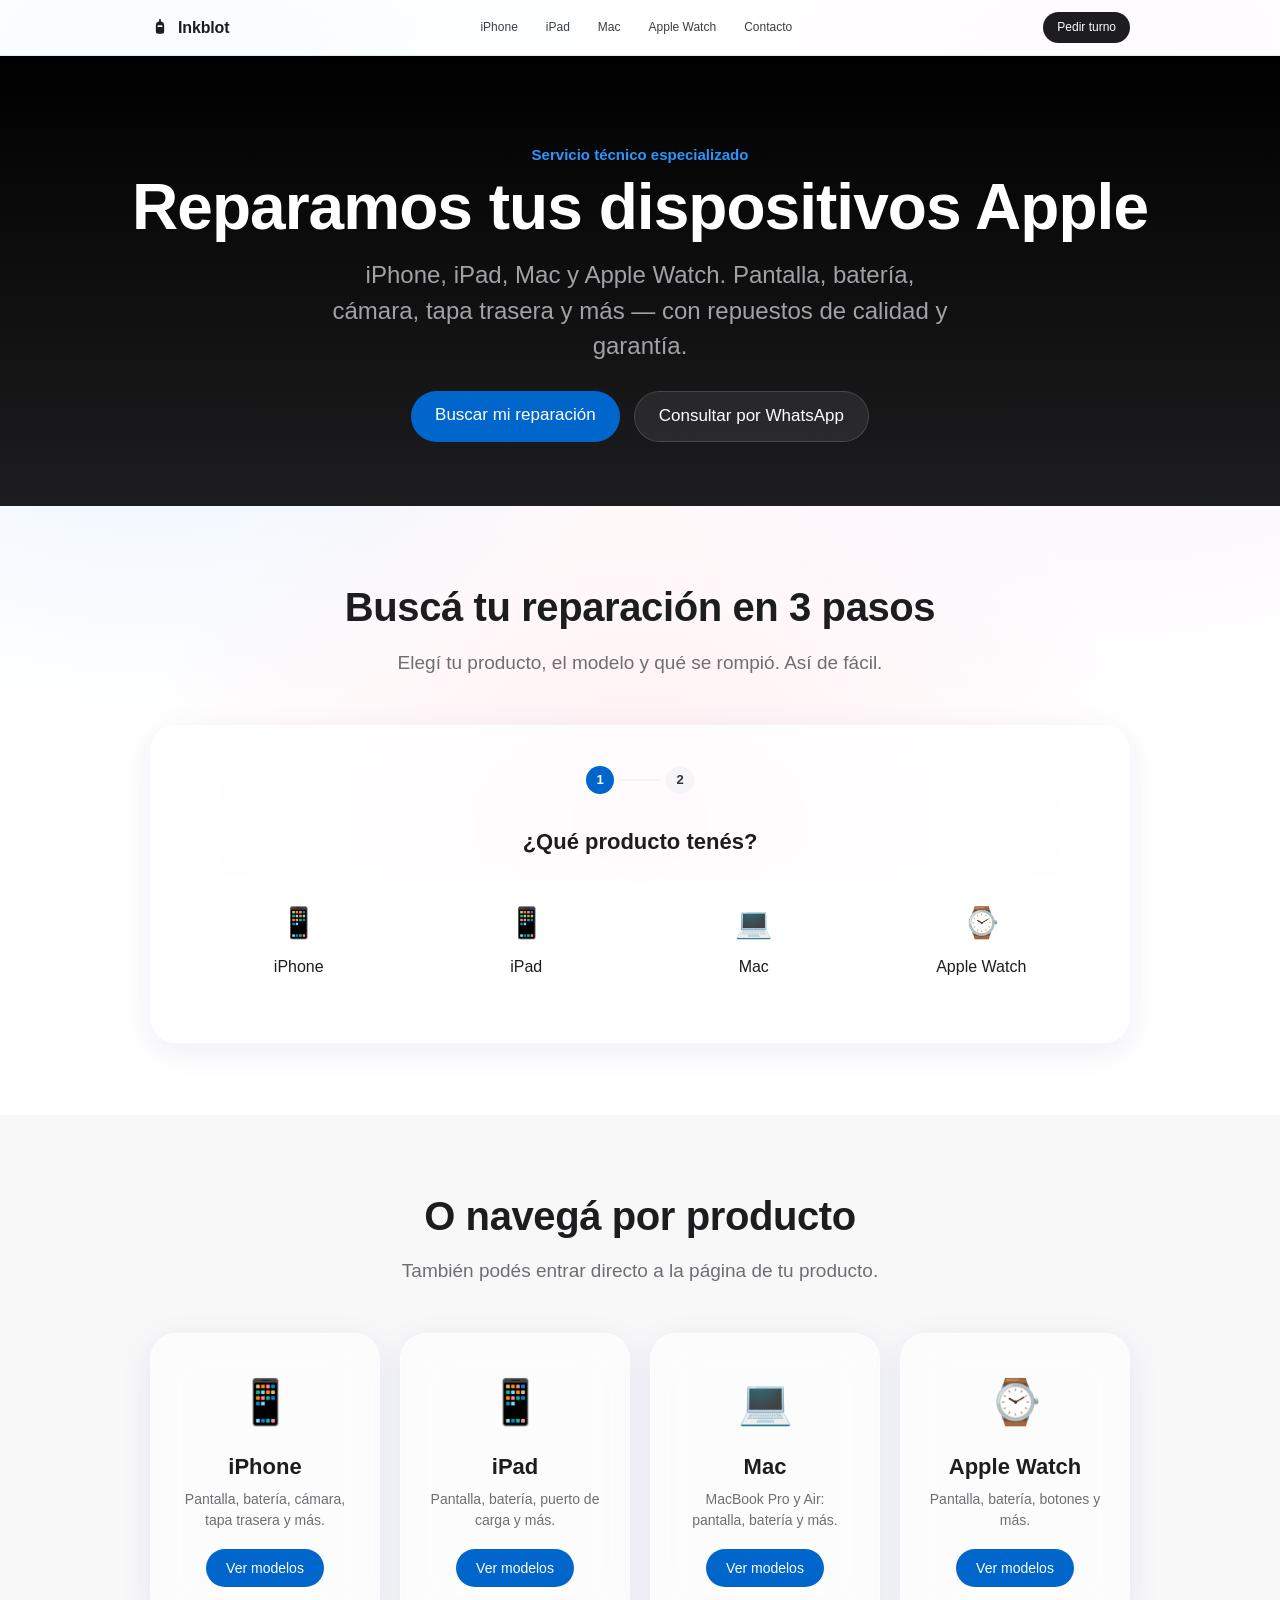
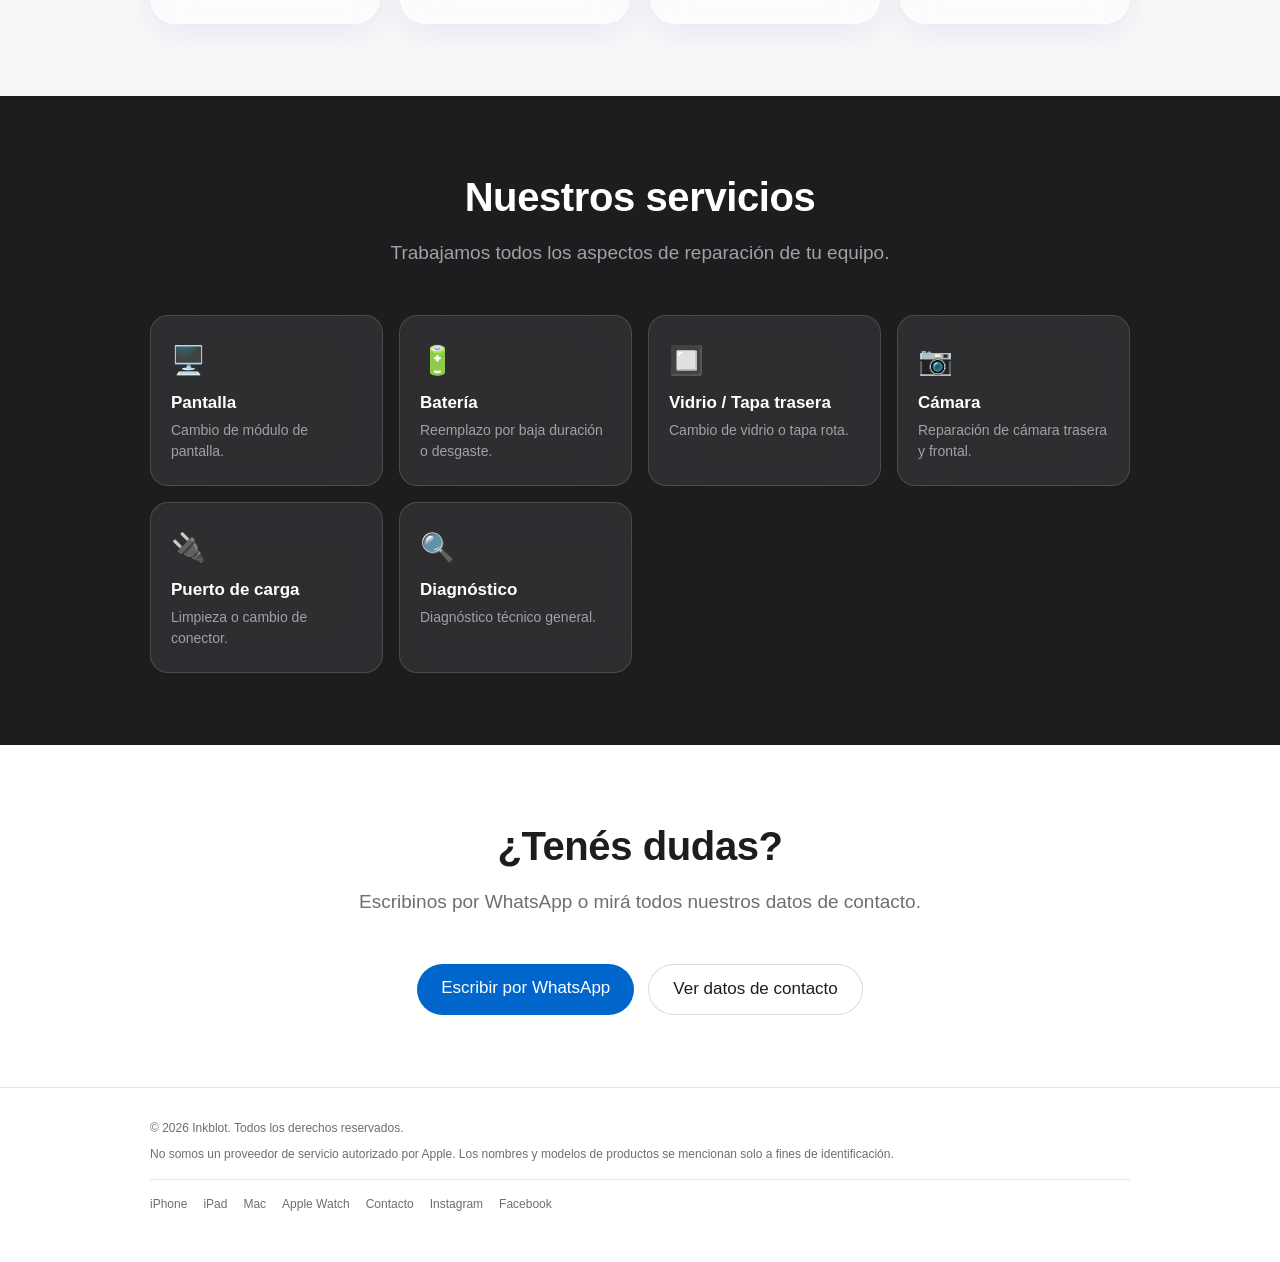
==== index.html @ 7622639d "Rebrand a Inkblot y armar pedido con checkboxes en páginas de categoría - Nombre del negocio: "Inkbl" ====
<!DOCTYPE html>
<html lang="es">
<head>
  <meta charset="UTF-8" />
  <meta name="viewport" content="width=device-width, initial-scale=1.0" />
  <title>Inkblot — Servicio técnico Apple</title>
  <meta name="description" content="Reparación de iPhone, iPad, Mac y Apple Watch: pantalla, batería, tapa trasera, cámara y más." />
  <link rel="icon" type="image/svg+xml" href="assets/favicon.svg" />
  <link rel="apple-touch-icon" href="assets/favicon-512.png" />
  <link rel="stylesheet" href="css/styles.css" />
</head>
<body>

  <nav class="nav">
    <div class="nav__inner">
      <a href="index.html" class="nav__brand">
        <svg class="nav__brand-mark" viewBox="0 0 24 24" fill="currentColor" aria-hidden="true">
          <path d="M12 2a1 1 0 0 1 1 1v2.07a5.5 5.5 0 0 1 4 5.3V17a3 3 0 0 1-3 3h-4a3 3 0 0 1-3-3v-6.63a5.5 5.5 0 0 1 4-5.3V3a1 1 0 0 1 1-1Zm-2 8a1 1 0 1 0 0 2h4a1 1 0 1 0 0-2h-4Z"/>
        </svg>
        <span data-business-name>Inkblot</span>
      </a>
      <ul class="nav__links">
        <li><a href="iphone.html">iPhone</a></li>
        <li><a href="ipad.html">iPad</a></li>
        <li><a href="mac.html">Mac</a></li>
        <li><a href="watch.html">Apple Watch</a></li>
        <li><a href="contacto.html">Contacto</a></li>
      </ul>
      <a class="nav__cta" data-whatsapp-link href="#" target="_blank" rel="noopener">Pedir turno</a>
      <button class="nav__toggle" aria-label="Abrir menú">☰</button>
    </div>
  </nav>

  <header class="hero hero--dark">
    <div class="hero__eyebrow">Servicio técnico especializado</div>
    <h1>Reparamos tus dispositivos Apple</h1>
    <p>iPhone, iPad, Mac y Apple Watch. Pantalla, batería, cámara, tapa trasera y más — con repuestos de calidad y garantía.</p>
    <div class="btn-row">
      <a class="btn btn--primary" href="#buscador">Buscar mi reparación</a>
      <a class="btn btn--ghost" data-whatsapp-link href="#" target="_blank" rel="noopener">Consultar por WhatsApp</a>
    </div>
  </header>

  <section class="section" id="buscador">
    <div class="wrap">
      <div class="section__head">
        <h2>Buscá tu reparación en 3 pasos</h2>
        <p>Elegí tu producto, el modelo y qué se rompió. Así de fácil.</p>
      </div>
      <div class="finder" id="finder">
        <div class="finder__progress" id="finder-progress"></div>
        <div class="finder__body" id="finder-body"></div>
      </div>
    </div>
  </section>

  <section class="section section--gray" id="categorias">
    <div class="wrap">
      <div class="section__head">
        <h2>O navegá por producto</h2>
        <p>También podés entrar directo a la página de tu producto.</p>
      </div>
      <div class="category-grid">
        <div class="category-card">
          <div class="category-card__icon">📱</div>
          <h3>iPhone</h3>
          <p>Pantalla, batería, cámara, tapa trasera y más.</p>
          <a class="btn btn--primary" href="iphone.html">Ver modelos</a>
        </div>
        <div class="category-card">
          <div class="category-card__icon">📱</div>
          <h3>iPad</h3>
          <p>Pantalla, batería, puerto de carga y más.</p>
          <a class="btn btn--primary" href="ipad.html">Ver modelos</a>
        </div>
        <div class="category-card">
          <div class="category-card__icon">💻</div>
          <h3>Mac</h3>
          <p>MacBook Pro y Air: pantalla, batería y más.</p>
          <a class="btn btn--primary" href="mac.html">Ver modelos</a>
        </div>
        <div class="category-card">
          <div class="category-card__icon">⌚</div>
          <h3>Apple Watch</h3>
          <p>Pantalla, batería, botones y más.</p>
          <a class="btn btn--primary" href="watch.html">Ver modelos</a>
        </div>
      </div>
    </div>
  </section>

  <section class="section section--dark">
    <div class="wrap">
      <div class="section__head">
        <h2>Nuestros servicios</h2>
        <p>Trabajamos todos los aspectos de reparación de tu equipo.</p>
      </div>
      <div class="service-grid">
        <div class="service-card"><div class="service-card__icon">🖥️</div><h4>Pantalla</h4><p>Cambio de módulo de pantalla.</p></div>
        <div class="service-card"><div class="service-card__icon">🔋</div><h4>Batería</h4><p>Reemplazo por baja duración o desgaste.</p></div>
        <div class="service-card"><div class="service-card__icon">🔲</div><h4>Vidrio / Tapa trasera</h4><p>Cambio de vidrio o tapa rota.</p></div>
        <div class="service-card"><div class="service-card__icon">📷</div><h4>Cámara</h4><p>Reparación de cámara trasera y frontal.</p></div>
        <div class="service-card"><div class="service-card__icon">🔌</div><h4>Puerto de carga</h4><p>Limpieza o cambio de conector.</p></div>
        <div class="service-card"><div class="service-card__icon">🔍</div><h4>Diagnóstico</h4><p>Diagnóstico técnico general.</p></div>
      </div>
    </div>
  </section>

  <section class="section">
    <div class="wrap center">
      <div class="section__head">
        <h2>¿Tenés dudas?</h2>
        <p>Escribinos por WhatsApp o mirá todos nuestros datos de contacto.</p>
      </div>
      <div class="btn-row">
        <a class="btn btn--primary" data-whatsapp-link href="#" target="_blank" rel="noopener">Escribir por WhatsApp</a>
        <a class="btn btn--ghost" href="contacto.html">Ver datos de contacto</a>
      </div>
    </div>
  </section>

  <footer class="footer">
    <div class="wrap">
      <p>© <span data-year></span> <span data-business-name>Inkblot</span>. Todos los derechos reservados.</p>
      <p class="mt-8">No somos un proveedor de servicio autorizado por Apple. Los nombres y modelos de productos se mencionan solo a fines de identificación.</p>
      <div class="footer__links">
        <a href="iphone.html">iPhone</a>
        <a href="ipad.html">iPad</a>
        <a href="mac.html">Mac</a>
        <a href="watch.html">Apple Watch</a>
        <a href="contacto.html">Contacto</a>
        <a data-instagram href="#" target="_blank" rel="noopener">Instagram</a>
        <a data-facebook href="#" target="_blank" rel="noopener">Facebook</a>
      </div>
    </div>
  </footer>

  <script src="js/config.js"></script>
  <script src="js/models-data.js"></script>
  <script src="js/main.js"></script>
  <script>initFinder();</script>
</body>
</html>
---- css/styles.css ----
/* ============================================================
   Reset y variables
   ============================================================ */
* { box-sizing: border-box; margin: 0; padding: 0; }

:root {
  --black: #000;
  --near-black: #1d1d1f;
  --gray-dark: #333336;
  --gray: #6e6e73;
  --gray-light: #86868b;
  --bg-light: #f5f5f7;
  --white: #fff;
  --accent: #06c;
  --accent-hover: #0077e6;

  /* Azul marino del isotipo de Inkblot: reservado para el logo, no para la UI. */
  --navy: #0a3161;
  --navy-deep: #06213f;

  --radius: 18px;
  --radius-lg: 26px;
  --nav-height: 56px;
  --max-width: 1024px;

  /* "Liquid Glass": paneles translúcidos con blur, al estilo del último diseño de Apple */
  --glass-bg: rgba(255, 255, 255, 0.6);
  --glass-bg-strong: rgba(255, 255, 255, 0.78);
  --glass-border: rgba(255, 255, 255, 0.7);
  --glass-shadow: 0 8px 32px rgba(31, 38, 135, 0.08);
  --glass-blur: blur(24px) saturate(180%);

  --glass-bg-dark: rgba(255, 255, 255, 0.08);
  --glass-border-dark: rgba(255, 255, 255, 0.14);
}

html { scroll-behavior: smooth; }

body {
  font-family: -apple-system, BlinkMacSystemFont, "SF Pro Text", "SF Pro Display",
    "Segoe UI", Roboto, Helvetica, Arial, sans-serif;
  color: var(--near-black);
  line-height: 1.47;
  -webkit-font-smoothing: antialiased;
  background-color: var(--white);
  background-image:
    radial-gradient(circle at 12% 18%, rgba(0, 122, 255, 0.12), transparent 42%),
    radial-gradient(circle at 88% 12%, rgba(191, 90, 242, 0.10), transparent 45%),
    radial-gradient(circle at 50% 92%, rgba(255, 55, 95, 0.08), transparent 48%);
  background-attachment: fixed;
  background-repeat: no-repeat;
}

img { max-width: 100%; display: block; }
a { color: inherit; text-decoration: none; }
ul { list-style: none; }
button { font: inherit; cursor: pointer; border: none; background: none; color: inherit; }

.wrap {
  max-width: var(--max-width);
  margin: 0 auto;
  padding: 0 22px;
}

/* ============================================================
   Nav
   ============================================================ */
.nav {
  position: sticky;
  top: 0;
  z-index: 100;
  height: var(--nav-height);
  background: rgba(255, 255, 255, 0.8);
  backdrop-filter: saturate(180%) blur(20px);
  -webkit-backdrop-filter: saturate(180%) blur(20px);
  border-bottom: 1px solid rgba(0, 0, 0, 0.08);
}

.nav__inner {
  max-width: var(--max-width);
  margin: 0 auto;
  height: 100%;
  padding: 0 22px;
  display: flex;
  align-items: center;
  justify-content: space-between;
}

.nav__brand {
  display: flex;
  align-items: center;
  gap: 8px;
  font-size: 16px;
  font-weight: 600;
  letter-spacing: -0.01em;
}

.nav__brand-mark {
  width: 20px;
  height: 20px;
  display: inline-block;
}

.nav__links {
  display: flex;
  gap: 28px;
  font-size: 12px;
  font-weight: 400;
}

.nav__links a {
  color: var(--near-black);
  opacity: 0.85;
  transition: opacity .15s;
}
.nav__links a:hover { opacity: 1; }
.nav__links a.is-active { opacity: 1; font-weight: 600; }

.nav__cta {
  font-size: 12px;
  background: var(--near-black);
  color: var(--white);
  padding: 7px 14px;
  border-radius: 980px;
}
.nav__cta:hover { background: var(--gray-dark); }

.nav__toggle {
  display: none;
  font-size: 20px;
  color: var(--near-black);
}

@media (max-width: 734px) {
  .nav__links {
    display: none;
    position: absolute;
    top: 100%;
    left: 0;
    right: 0;
    flex-direction: column;
    gap: 4px;
    background: rgba(255, 255, 255, 0.96);
    backdrop-filter: saturate(180%) blur(20px);
    -webkit-backdrop-filter: saturate(180%) blur(20px);
    border-bottom: 1px solid rgba(0, 0, 0, 0.08);
    padding: 12px 22px 18px;
    font-size: 16px;
  }
  .nav__links.is-open { display: flex; }
  .nav__links a { display: block; padding: 10px 0; }
  .nav__toggle { display: block; }
}

/* ============================================================
   Hero
   ============================================================ */
.hero {
  padding: 88px 22px 64px;
  text-align: center;
  background: linear-gradient(180deg, var(--bg-light) 0%, #fff 100%);
}

.hero--dark {
  background: linear-gradient(180deg, #000 0%, #1d1d1f 100%);
  color: var(--white);
}

.hero__eyebrow {
  font-size: 15px;
  font-weight: 600;
  color: var(--accent);
  margin-bottom: 8px;
}

.hero--dark .hero__eyebrow { color: #2997ff; }

.hero h1 {
  font-size: clamp(36px, 6vw, 64px);
  font-weight: 700;
  letter-spacing: -0.015em;
  line-height: 1.05;
  margin-bottom: 16px;
}

.hero p {
  font-size: clamp(18px, 2.4vw, 24px);
  color: var(--gray);
  max-width: 640px;
  margin: 0 auto 28px;
}

.hero--dark p { color: #a1a1a6; }

.btn-row {
  display: flex;
  gap: 14px;
  justify-content: center;
  flex-wrap: wrap;
}

.btn {
  display: inline-block;
  padding: 12px 24px;
  border-radius: 980px;
  font-size: 17px;
  font-weight: 400;
  transition: background .15s, color .15s, transform .1s;
}

.btn--primary {
  background: var(--accent);
  color: var(--white);
}
.btn--primary:hover { background: var(--accent-hover); }

.btn--ghost {
  border: 1px solid rgba(0, 0, 0, 0.15);
  background: var(--glass-bg);
  backdrop-filter: var(--glass-blur);
  -webkit-backdrop-filter: var(--glass-blur);
  color: var(--near-black);
}
.btn--ghost:hover { background: rgba(255,255,255,0.85); border-color: rgba(0,0,0,.25); }

.hero--dark .btn--ghost {
  border-color: var(--glass-border-dark);
  background: var(--glass-bg-dark);
  color: var(--white);
}
.hero--dark .btn--ghost:hover { background: rgba(255,255,255,0.16); }

/* ============================================================
   Secciones genéricas
   ============================================================ */
.section {
  padding: 72px 0;
}

.section--gray { background: rgba(245, 245, 247, 0.7); }
.section--dark { background: var(--near-black); color: var(--white); }

.section__head {
  text-align: center;
  max-width: 680px;
  margin: 0 auto 48px;
}

.section__head h2 {
  font-size: clamp(28px, 4vw, 40px);
  font-weight: 700;
  letter-spacing: -0.01em;
  margin-bottom: 12px;
}

.section__head p {
  font-size: 19px;
  color: var(--gray);
}
.section--dark .section__head p { color: #a1a1a6; }

/* ============================================================
   Grid de categorías (home)
   ============================================================ */
.category-grid {
  display: grid;
  grid-template-columns: repeat(auto-fit, minmax(220px, 1fr));
  gap: 20px;
}

.category-card {
  background: var(--glass-bg);
  backdrop-filter: var(--glass-blur);
  -webkit-backdrop-filter: var(--glass-blur);
  border: 1px solid var(--glass-border);
  border-radius: var(--radius-lg);
  padding: 36px 28px;
  text-align: center;
  box-shadow: var(--glass-shadow);
  transition: transform .2s, box-shadow .2s, background .2s;
}

.category-card:hover {
  transform: translateY(-4px);
  background: var(--glass-bg-strong);
  box-shadow: 0 16px 36px rgba(31, 38, 135, 0.14);
}

.category-card__icon { font-size: 44px; margin-bottom: 16px; }
.category-card h3 { font-size: 22px; font-weight: 600; margin-bottom: 6px; }
.category-card p { color: var(--gray); font-size: 14px; margin-bottom: 18px; }
.category-card a.btn { padding: 9px 20px; font-size: 14px; }

/* ============================================================
   Servicios (home)
   ============================================================ */
.service-grid {
  display: grid;
  grid-template-columns: repeat(auto-fit, minmax(200px, 1fr));
  gap: 16px;
}

.service-card {
  background: var(--glass-bg);
  backdrop-filter: var(--glass-blur);
  -webkit-backdrop-filter: var(--glass-blur);
  border-radius: var(--radius);
  padding: 24px 20px;
  border: 1px solid var(--glass-border);
  transition: background .2s, transform .2s;
}
.service-card:hover { transform: translateY(-3px); background: var(--glass-bg-strong); }
.section--dark .service-card {
  background: var(--glass-bg-dark);
  border-color: var(--glass-border-dark);
}
.section--dark .service-card:hover { background: rgba(255,255,255,0.14); }

.service-card__icon { font-size: 28px; margin-bottom: 10px; }
.service-card h4 { font-size: 17px; font-weight: 600; margin-bottom: 4px; }
.service-card p { font-size: 14px; color: var(--gray); }
.section--dark .service-card p { color: #a1a1a6; }

/* ============================================================
   Buscador guiado (home)
   ============================================================ */
.finder {
  background: var(--glass-bg-strong);
  backdrop-filter: var(--glass-blur);
  -webkit-backdrop-filter: var(--glass-blur);
  border: 1px solid var(--glass-border);
  border-radius: var(--radius-lg);
  padding: 40px;
  box-shadow: var(--glass-shadow);
}

.finder__steps {
  display: flex;
  align-items: center;
  justify-content: center;
  gap: 6px;
  margin-bottom: 32px;
}

.finder__step-dot {
  width: 28px;
  height: 28px;
  border-radius: 50%;
  background: var(--bg-light);
  color: var(--gray-dark);
  display: flex;
  align-items: center;
  justify-content: center;
  font-size: 13px;
  font-weight: 600;
}
.finder__step-dot.is-done { background: var(--accent); color: var(--white); }

.finder__step-line { width: 40px; height: 2px; background: var(--bg-light); }
.finder__step-line.is-done { background: var(--accent); }

.finder__title {
  text-align: center;
  font-size: 22px;
  font-weight: 700;
  margin-bottom: 6px;
}

.finder__subtitle {
  text-align: center;
  color: var(--gray);
  margin-bottom: 20px;
}

.finder__back {
  color: var(--accent);
  font-size: 15px;
  margin-bottom: 16px;
}
.finder__back:hover { text-decoration: underline; }

.finder__help-toggle {
  display: block;
  margin: 0 auto 4px;
  color: var(--accent);
  font-size: 14px;
}
.finder__help-toggle:hover { text-decoration: underline; }

.finder__help {
  max-width: 480px;
  margin: 12px auto 0;
  background: var(--bg-light);
  border-radius: 12px;
  padding: 16px 18px;
  font-size: 14px;
  color: var(--gray-dark);
  text-align: center;
}

.finder__grid {
  display: grid;
  grid-template-columns: repeat(auto-fit, minmax(140px, 1fr));
  gap: 12px;
  margin-top: 20px;
}

.finder__grid--models {
  grid-template-columns: repeat(auto-fit, minmax(160px, 1fr));
  max-height: 420px;
  overflow-y: auto;
  padding-right: 4px;
}

.finder__model-groups {
  max-width: 480px;
  margin: 0 auto;
  max-height: 420px;
  overflow-y: auto;
  padding-right: 4px;
}

.finder__option {
  background: rgba(255, 255, 255, 0.5);
  backdrop-filter: blur(12px);
  -webkit-backdrop-filter: blur(12px);
  border: 1px solid rgba(255, 255, 255, 0.6);
  border-radius: 16px;
  padding: 22px 16px;
  text-align: center;
  font-size: 16px;
  font-weight: 500;
  color: var(--near-black);
  display: flex;
  flex-direction: column;
  align-items: center;
  gap: 10px;
  transition: background .15s, transform .1s, box-shadow .15s;
}
.finder__option:hover {
  background: rgba(255, 255, 255, 0.85);
  transform: translateY(-2px);
  box-shadow: 0 8px 20px rgba(31, 38, 135, 0.1);
}
.finder__option-icon { font-size: 30px; }

.finder__option--compact {
  padding: 14px 12px;
  font-size: 14px;
}

.finder__result {
  text-align: center;
  max-width: 460px;
  margin: 0 auto;
}
.finder__result-icon { font-size: 44px; margin-bottom: 8px; }
.finder__result-summary { font-size: 18px; margin-bottom: 4px; }
.finder__result-symptom { font-size: 14px; color: var(--gray); font-style: italic; margin-bottom: 14px; }
.finder__result-price {
  display: inline-block;
  font-size: 24px;
  font-weight: 700;
  color: var(--accent);
  margin-bottom: 14px;
}
.finder__result-price.is-empty { color: var(--gray-dark); font-size: 18px; font-weight: 500; }
.finder__result-note { color: var(--gray); font-size: 14px; margin-bottom: 24px; }

.finder__result-items {
  display: flex;
  flex-direction: column;
  gap: 10px;
  margin-bottom: 16px;
  text-align: left;
}
.finder__result-item {
  display: flex;
  align-items: center;
  gap: 12px;
  background: rgba(255, 255, 255, 0.5);
  border: 1px solid rgba(255, 255, 255, 0.6);
  border-radius: 14px;
  padding: 12px 14px;
}
.finder__result-item__icon { font-size: 22px; }
.finder__result-item__body { flex: 1; }
.finder__result-item__body h4 { font-size: 14px; font-weight: 600; margin-bottom: 2px; }
.finder__result-item__body p { font-size: 12px; color: var(--gray); font-style: italic; }
.finder__result-item__price { font-size: 13px; font-weight: 600; color: var(--accent); white-space: nowrap; }
.finder__result-item__price.is-empty { color: var(--gray-dark); font-weight: 500; }

/* Carrito de reparaciones agregadas (paso "cart" del buscador) */
.cart-list {
  display: flex;
  flex-direction: column;
  gap: 10px;
  max-width: 480px;
  margin: 0 auto 8px;
  text-align: left;
}
.cart-item {
  display: flex;
  align-items: center;
  gap: 12px;
  background: rgba(255, 255, 255, 0.5);
  backdrop-filter: blur(10px);
  -webkit-backdrop-filter: blur(10px);
  border: 1px solid rgba(255, 255, 255, 0.6);
  border-radius: 14px;
  padding: 12px 14px;
}
.cart-item__icon { font-size: 22px; }
.cart-item__body { flex: 1; }
.cart-item__body h4 { font-size: 14px; font-weight: 600; margin-bottom: 2px; color: var(--near-black); }
.cart-item__body p { font-size: 12px; color: var(--gray); font-style: italic; }
.cart-item__price { font-size: 13px; font-weight: 600; color: var(--accent); white-space: nowrap; }
.cart-item__price.is-empty { color: var(--gray-dark); font-weight: 500; }
.cart-item__remove {
  font-size: 14px;
  color: var(--gray-dark);
  padding: 4px 6px;
  border-radius: 50%;
  transition: background .15s, color .15s;
}
.cart-item__remove:hover { background: rgba(0,0,0,.08); color: var(--near-black); }

/* ============================================================
   Selector de modelos (páginas de categoría)
   ============================================================ */
.model-tabs {
  max-width: 640px;
  margin: 0 auto 40px;
}

.model-group-row {
  display: flex;
  flex-wrap: wrap;
  gap: 8px;
  justify-content: center;
  margin-bottom: 14px;
}

.model-group__header {
  display: inline-flex;
  align-items: center;
  gap: 6px;
  padding: 9px 16px;
  border-radius: 980px;
  background: rgba(255, 255, 255, 0.5);
  backdrop-filter: blur(10px);
  -webkit-backdrop-filter: blur(10px);
  border: 1px solid rgba(255, 255, 255, 0.6);
  font-size: 14px;
  font-weight: 600;
  color: var(--near-black);
  transition: background .15s, color .15s;
}
.model-group__header:hover { background: rgba(255, 255, 255, 0.85); }
.model-group__header.has-active { background: var(--near-black); color: var(--white); border-color: transparent; }

.model-group__arrow { transition: transform .15s; }
.model-group__arrow.is-open { transform: rotate(180deg); }

.model-group__models {
  display: flex;
  flex-wrap: wrap;
  gap: 8px;
  justify-content: center;
  padding: 12px 14px;
  margin-bottom: 14px;
  border-radius: 16px;
  background: rgba(255, 255, 255, 0.35);
  border: 1px dashed rgba(0, 0, 0, 0.12);
}

.model-tab--other { display: block; width: 100%; text-align: center; margin-top: 6px; }

.model-tab {
  padding: 9px 16px;
  border-radius: 980px;
  background: rgba(255, 255, 255, 0.5);
  backdrop-filter: blur(10px);
  -webkit-backdrop-filter: blur(10px);
  font-size: 14px;
  color: var(--near-black);
  border: 1px solid rgba(255, 255, 255, 0.6);
  transition: background .15s, color .15s;
}

.model-tab:hover { background: rgba(255, 255, 255, 0.85); }

.model-tab.is-active {
  background: var(--near-black);
  border-color: transparent;
  color: var(--white);
}

.model-panel {
  background: var(--glass-bg-strong);
  backdrop-filter: var(--glass-blur);
  -webkit-backdrop-filter: var(--glass-blur);
  border: 1px solid var(--glass-border);
  border-radius: var(--radius-lg);
  padding: 40px;
  box-shadow: var(--glass-shadow);
}

.model-panel__title {
  font-size: 26px;
  font-weight: 700;
  margin-bottom: 4px;
  text-align: center;
}

.model-panel__subtitle {
  text-align: center;
  color: var(--gray);
  margin-bottom: 32px;
  font-size: 15px;
}

.repair-list {
  display: grid;
  grid-template-columns: repeat(auto-fit, minmax(240px, 1fr));
  gap: 14px;
}

.repair-item {
  background: var(--white);
  border-radius: 14px;
  padding: 20px;
  display: flex;
  gap: 14px;
  align-items: flex-start;
}

.repair-item__check {
  flex-shrink: 0;
  position: relative;
  width: 22px;
  height: 22px;
  margin-top: 2px;
  border-radius: 6px;
  border: 2px solid rgba(0, 0, 0, 0.18);
  background: transparent;
  transition: background .15s, border-color .15s;
}
.repair-item__check:hover { border-color: var(--accent); }
.repair-item__check.is-checked { background: var(--accent); border-color: var(--accent); }
.repair-item__check.is-checked::after {
  content: "✓";
  position: absolute;
  inset: 0;
  display: flex;
  align-items: center;
  justify-content: center;
  color: #fff;
  font-size: 13px;
  font-weight: 700;
}

.repair-item__icon { font-size: 24px; line-height: 1; }
.repair-item__body h4 { font-size: 16px; font-weight: 600; margin-bottom: 3px; }
.repair-item__body p { font-size: 13px; color: var(--gray); margin-bottom: 8px; }
.repair-item__price {
  font-size: 14px;
  font-weight: 600;
  color: var(--accent);
}
.repair-item__price.is-empty { color: var(--gray-dark); font-weight: 500; }

.repair-item__toggle {
  display: flex;
  align-items: center;
  justify-content: space-between;
  width: 100%;
  text-align: left;
  color: var(--near-black);
}
.repair-item__toggle-arrow { transition: transform .15s; color: var(--gray-dark); }
.repair-item__toggle.is-open .repair-item__toggle-arrow { transform: rotate(180deg); }

.repair-options[hidden] { display: none; }

.repair-options {
  display: grid;
  gap: 12px;
  margin-top: 14px;
}

.option-card {
  position: relative;
  background: var(--bg-light);
  border-radius: 12px;
  padding: 16px;
}
.option-card--selectable { padding-right: 46px; }
.option-card__check {
  position: absolute;
  top: 14px;
  right: 14px;
  width: 22px;
  height: 22px;
  border-radius: 6px;
  border: 2px solid rgba(0, 0, 0, 0.18);
  background: var(--white);
  transition: background .15s, border-color .15s;
}
.option-card__check:hover { border-color: var(--accent); }
.option-card__check.is-checked { background: var(--accent); border-color: var(--accent); }
.option-card__check.is-checked::after {
  content: "✓";
  position: absolute;
  inset: 0;
  display: flex;
  align-items: center;
  justify-content: center;
  color: #fff;
  font-size: 13px;
  font-weight: 700;
}
.option-card h5 { font-size: 15px; font-weight: 600; margin-bottom: 6px; color: var(--near-black); }
.option-card__tech { font-size: 13px; color: var(--gray); margin-bottom: 10px; }
.option-card__label { font-size: 12px; font-weight: 600; text-transform: uppercase; letter-spacing: .03em; margin-bottom: 4px; }
.option-card__label--pro { color: #1a7f37; }
.option-card__label--con { color: #b3261e; }
.option-card__list { margin: 0 0 10px 18px; font-size: 13px; color: var(--gray-dark); }
.option-card__list li { margin-bottom: 2px; }
.option-card__meta {
  display: flex;
  gap: 16px;
  font-size: 13px;
  font-weight: 600;
  color: var(--near-black);
  border-top: 1px solid rgba(0,0,0,.08);
  padding-top: 10px;
  margin-top: 4px;
}

/* Buscador: paso de "elegí el tipo" (tarjetas de opción clickeables) */
.finder__options-list {
  display: grid;
  gap: 14px;
  margin-top: 20px;
  text-align: left;
}

.finder__option-card {
  background: var(--white);
  border: 1px solid rgba(0,0,0,.08);
  border-radius: 14px;
  padding: 4px;
  text-align: left;
  color: var(--near-black);
  transition: border-color .15s, transform .1s;
}
.finder__option-card:hover { border-color: var(--accent); transform: translateY(-2px); }
.finder__option-card .option-card { background: transparent; padding: 16px; }
.finder__option-card-cta {
  display: block;
  text-align: center;
  padding: 10px;
  font-size: 14px;
  font-weight: 600;
  color: var(--accent);
}

.model-panel__total {
  text-align: center;
  font-size: 22px;
  font-weight: 700;
  color: var(--accent);
  margin-top: 28px;
}
.model-panel__total.is-empty { color: var(--gray-dark); font-size: 17px; font-weight: 500; }

.model-panel__cta {
  margin-top: 20px;
  text-align: center;
}

/* ============================================================
   Contacto
   ============================================================ */
.contact-grid {
  display: grid;
  grid-template-columns: repeat(auto-fit, minmax(220px, 1fr));
  gap: 24px;
  text-align: center;
}

.contact-item h4 { font-size: 15px; font-weight: 600; margin-bottom: 6px; color: var(--gray-dark); text-transform: uppercase; letter-spacing: .04em; }
.contact-item p, .contact-item a { font-size: 19px; }
.contact-item a.accent { color: var(--accent); }

/* ============================================================
   Footer
   ============================================================ */
.footer {
  padding: 32px 0 48px;
  border-top: 1px solid rgba(0,0,0,.1);
  font-size: 12px;
  color: var(--gray);
}

.footer__links {
  display: flex;
  flex-wrap: wrap;
  gap: 16px;
  margin-top: 16px;
  padding-top: 16px;
  border-top: 1px solid rgba(0,0,0,.1);
}

.footer__links a { color: var(--gray); }
.footer__links a:hover { text-decoration: underline; }

/* ============================================================
   Utilidades
   ============================================================ */
.center { text-align: center; }
.mt-8 { margin-top: 8px; }
.mt-16 { margin-top: 16px; }
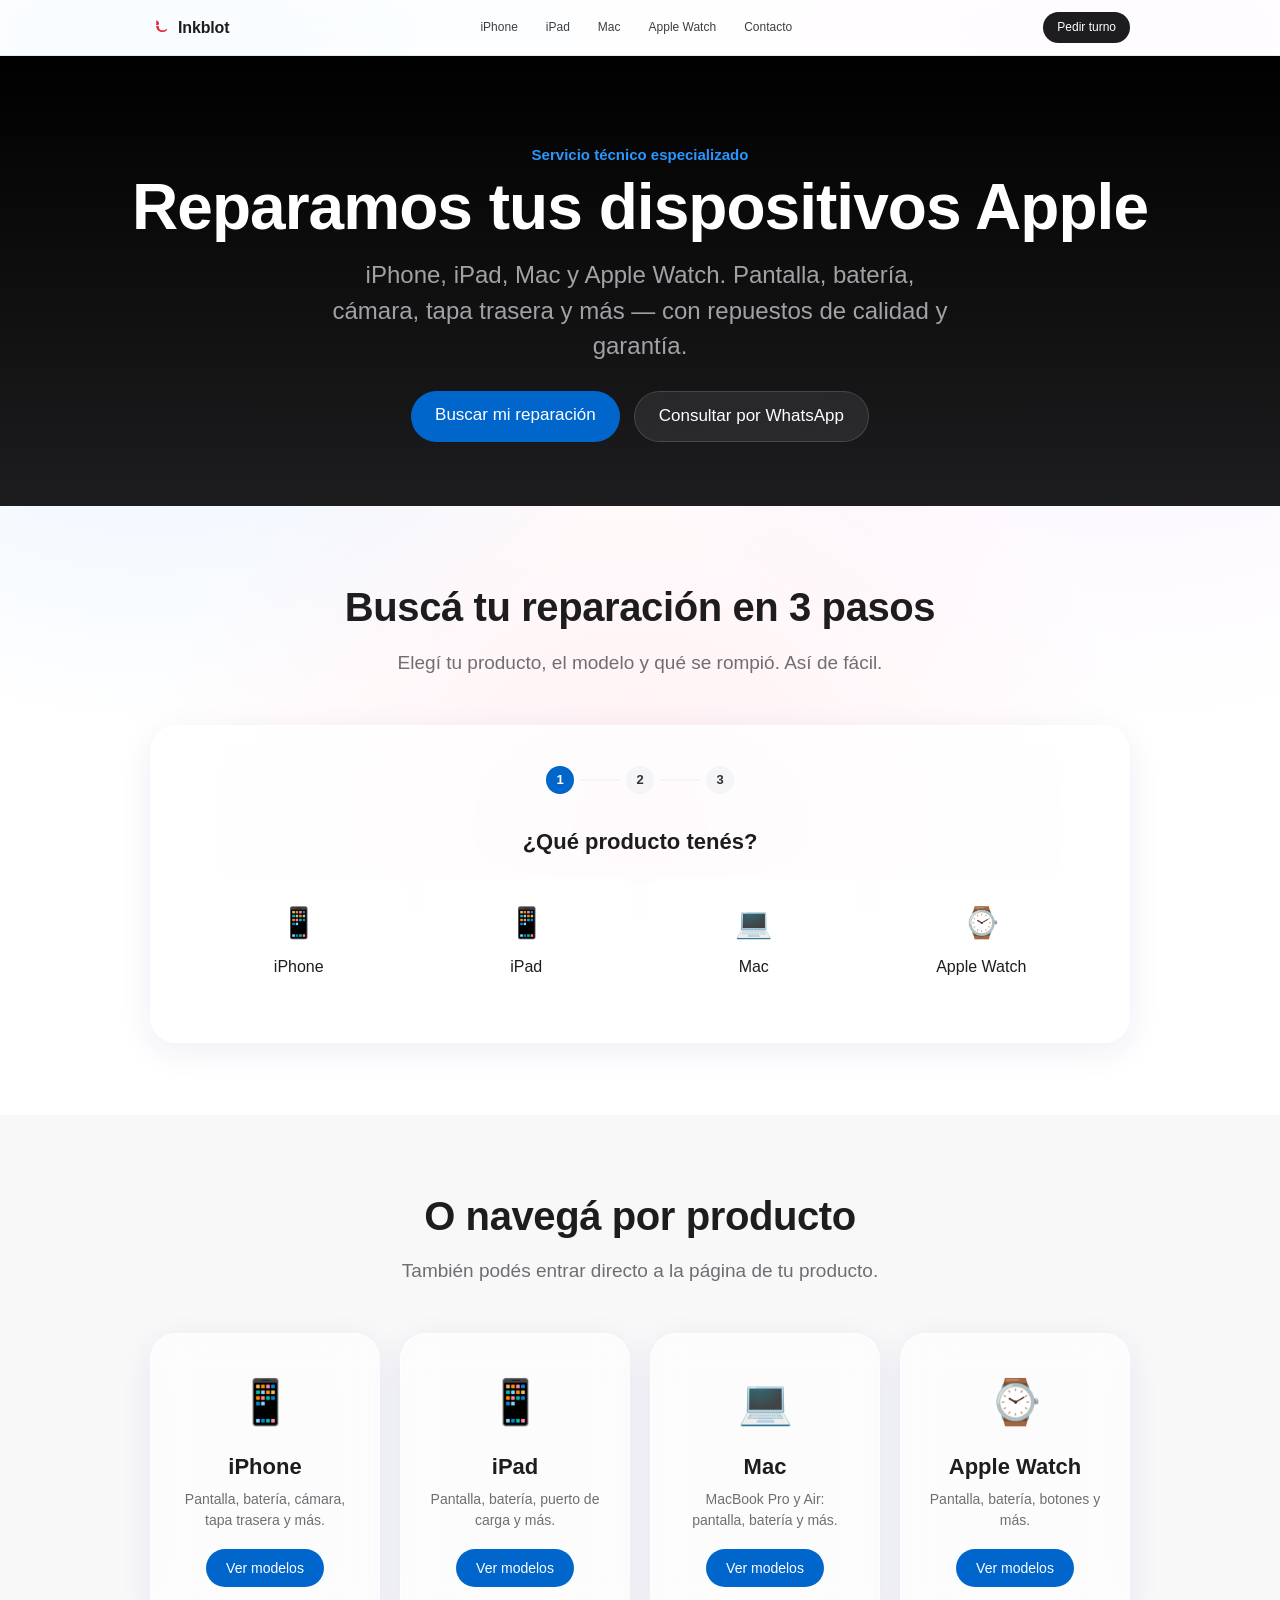
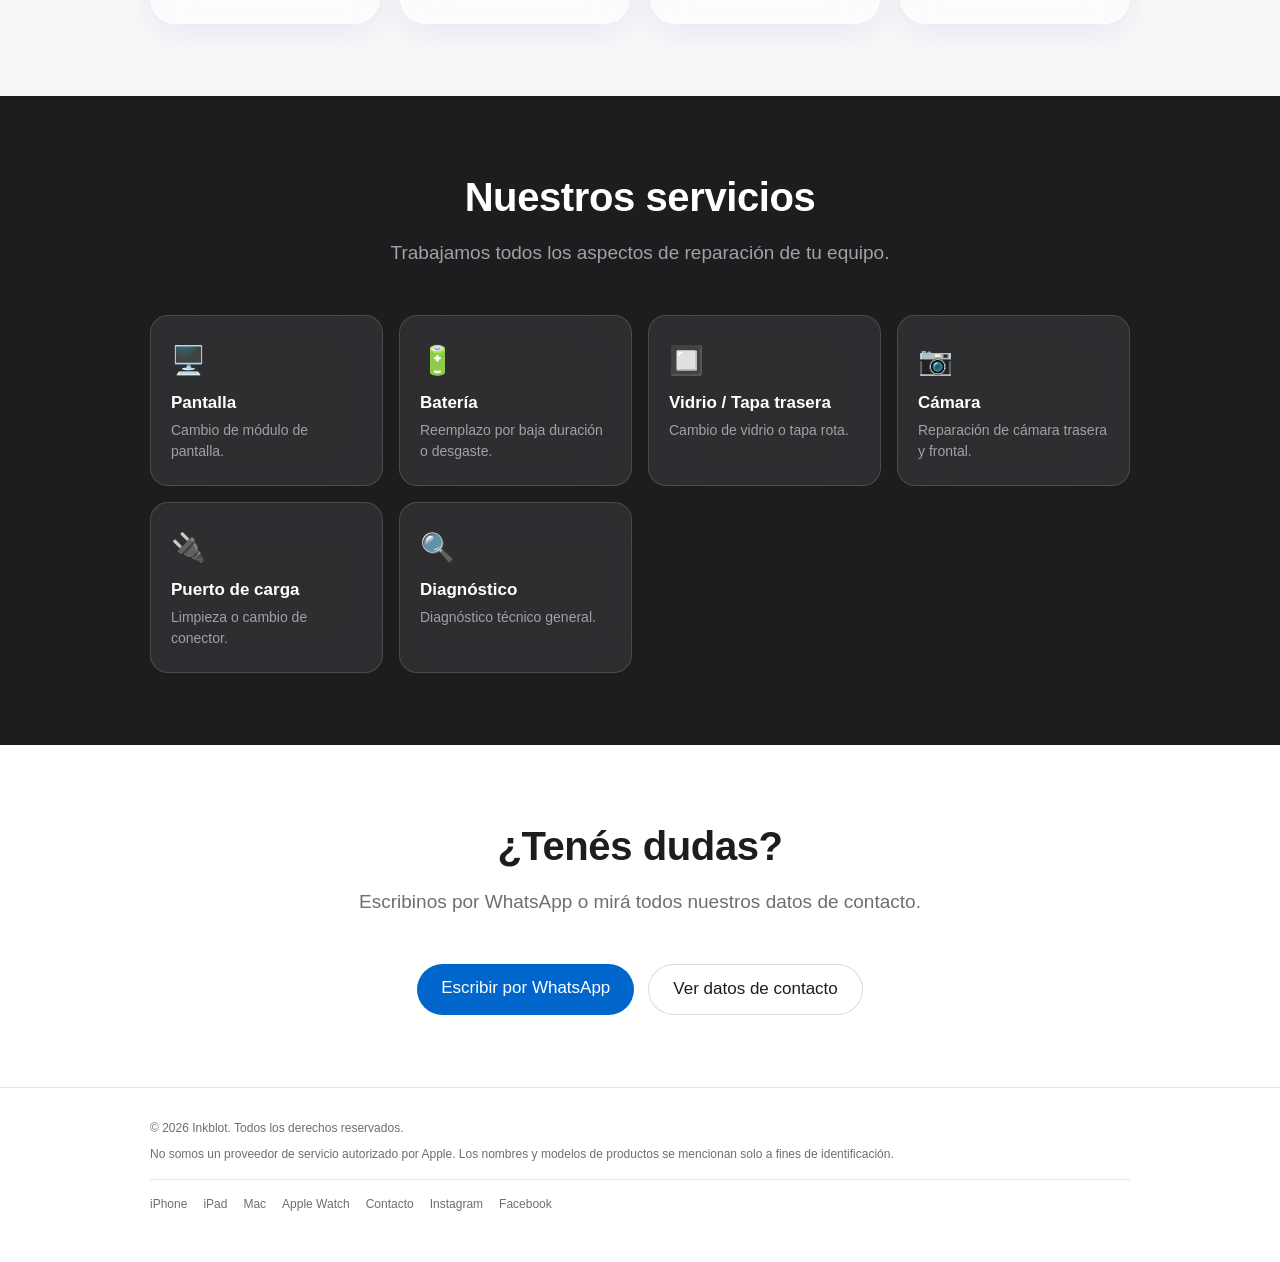
==== commit e80c9afa: "Usar el isotipo de Inkblot en el logo del nav Reemplaza el ícono genérico (candado) que estaba de pl" ====
--- a/index.html
+++ b/index.html
@@ -14,8 +14,9 @@
   <nav class="nav">
     <div class="nav__inner">
       <a href="index.html" class="nav__brand">
-        <svg class="nav__brand-mark" viewBox="0 0 24 24" fill="currentColor" aria-hidden="true">
-          <path d="M12 2a1 1 0 0 1 1 1v2.07a5.5 5.5 0 0 1 4 5.3V17a3 3 0 0 1-3 3h-4a3 3 0 0 1-3-3v-6.63a5.5 5.5 0 0 1 4-5.3V3a1 1 0 0 1 1-1Zm-2 8a1 1 0 1 0 0 2h4a1 1 0 1 0 0-2h-4Z"/>
+        <svg class="nav__brand-mark" viewBox="0 0 100 100" aria-hidden="true">
+          <path fill="#e8283f" d="M31,17 C40,17 45,24 45,32 C45,36 43,40 39,40 L31,40 Z"/>
+          <path fill="#e8283f" d="M31,44 L39,44 C43,44 45,48 45,52 C45,59 50,64 58,66 C68,68 78,65 85,57 C88,66 77,75 61,75 C44,75 31,62 31,45 Z"/>
         </svg>
         <span data-business-name>Inkblot</span>
       </a>
--- a/css/styles.css
+++ b/css/styles.css
@@ -722,10 +722,7 @@
 }
 .option-card h5 { font-size: 15px; font-weight: 600; margin-bottom: 6px; color: var(--near-black); }
 .option-card__tech { font-size: 13px; color: var(--gray); margin-bottom: 10px; }
-.option-card__label { font-size: 12px; font-weight: 600; text-transform: uppercase; letter-spacing: .03em; margin-bottom: 4px; }
-.option-card__label--pro { color: #1a7f37; }
-.option-card__label--con { color: #b3261e; }
-.option-card__list { margin: 0 0 10px 18px; font-size: 13px; color: var(--gray-dark); }
+.option-card__list { margin: 0 0 10px 18px; font-size: 13px; color: var(--gray); }
 .option-card__list li { margin-bottom: 2px; }
 .option-card__meta {
   display: flex;
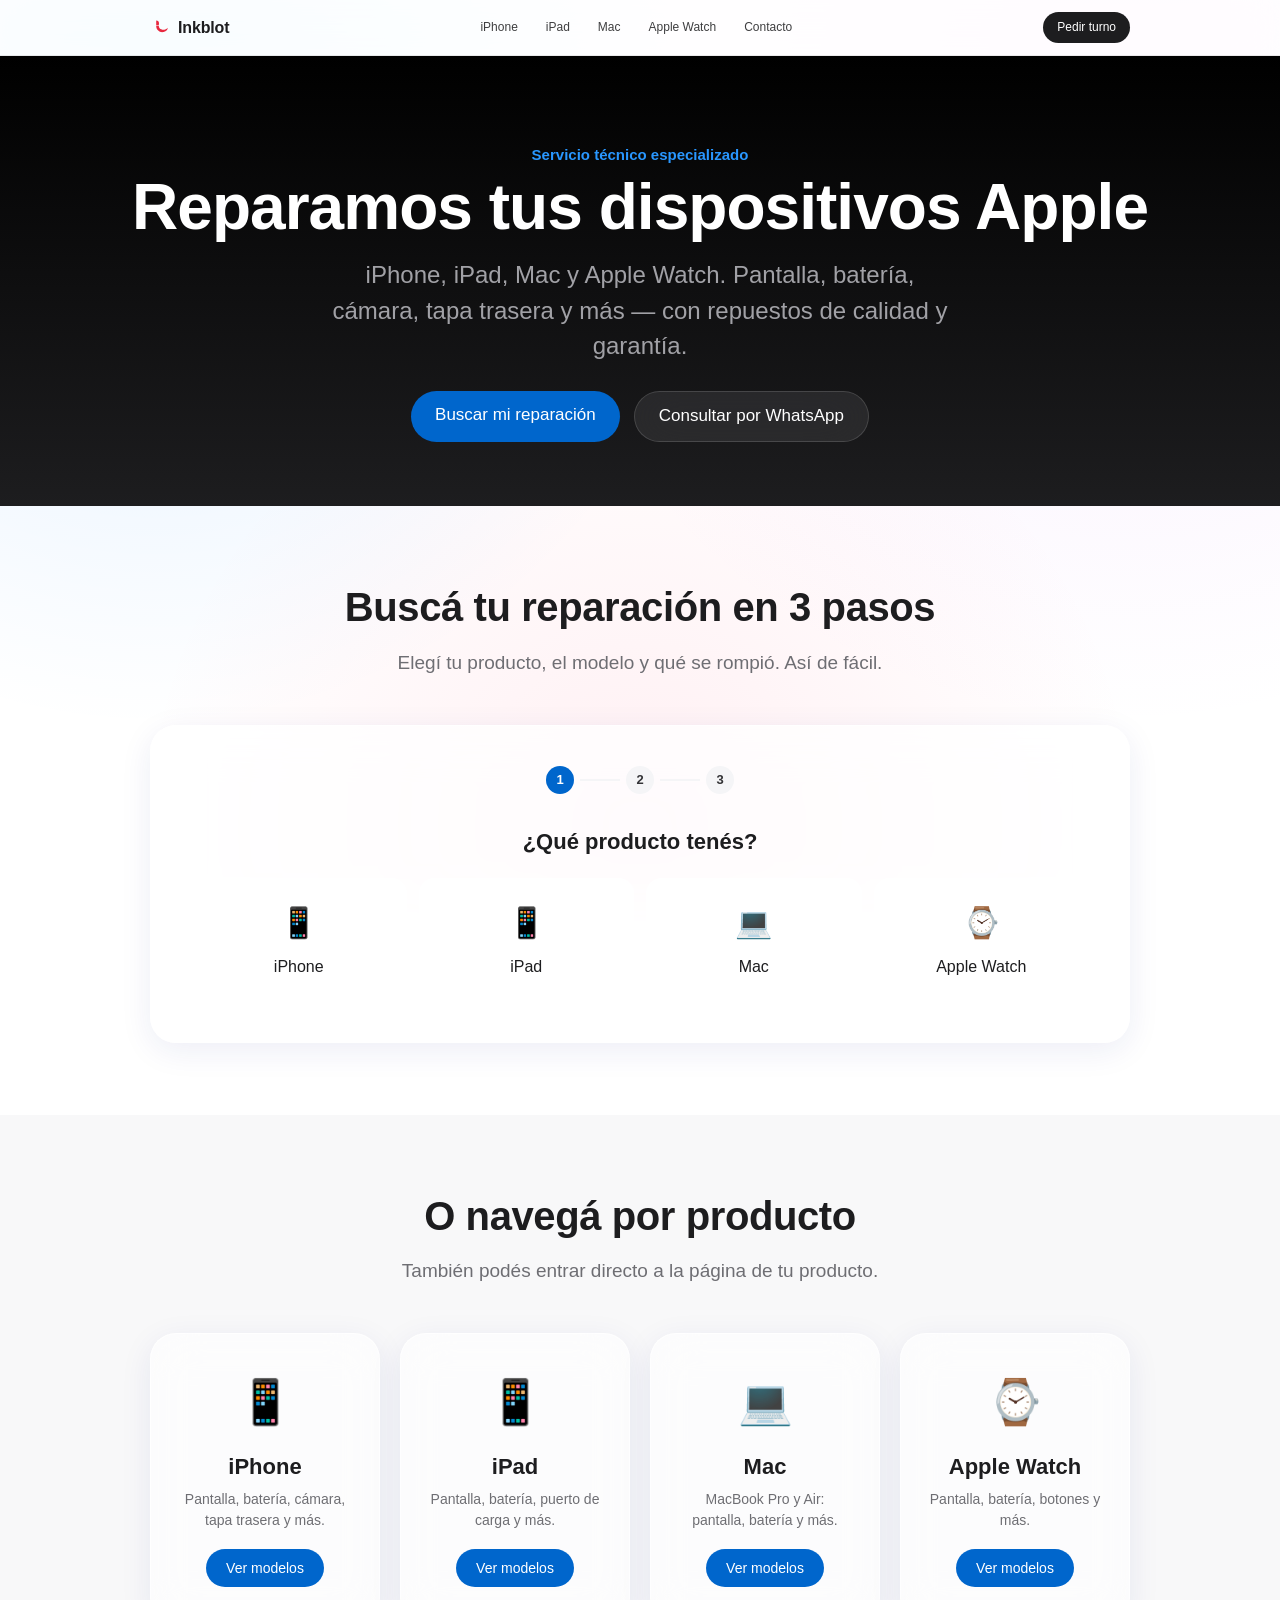
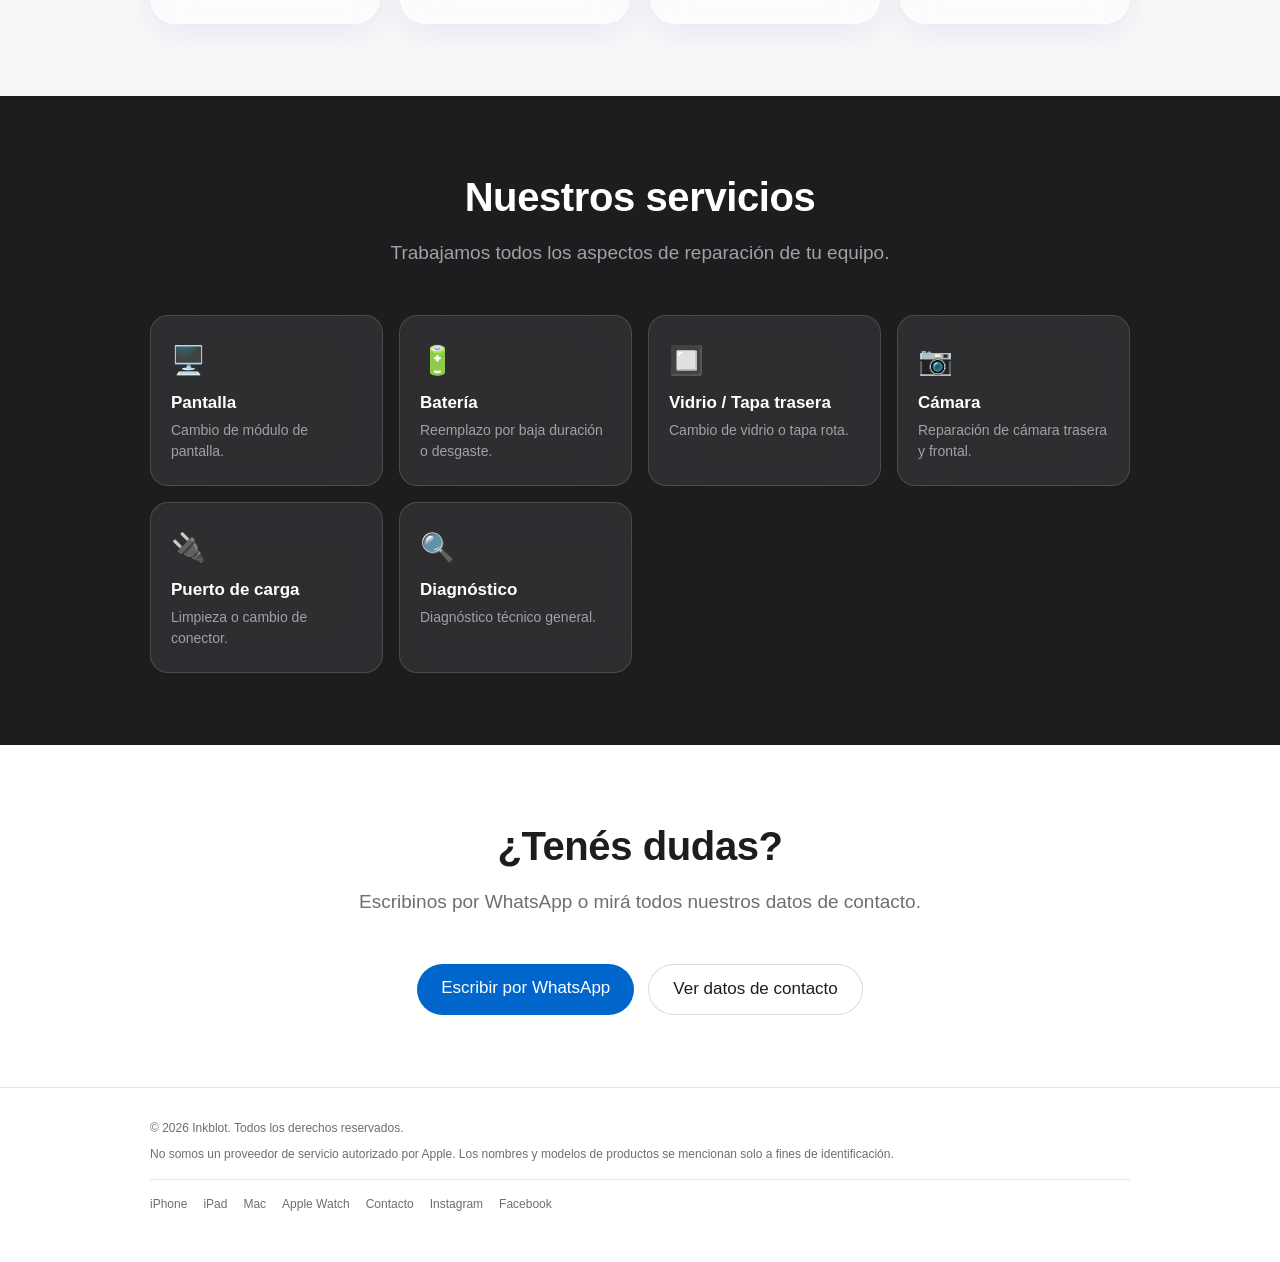
==== commit 809cf41d: "Afinar el trazado del isotipo de Inkblot para que se parezca más El usuario volvió a pasar la imagen" ====
--- a/index.html
+++ b/index.html
@@ -15,8 +15,8 @@
     <div class="nav__inner">
       <a href="index.html" class="nav__brand">
         <svg class="nav__brand-mark" viewBox="0 0 100 100" aria-hidden="true">
-          <path fill="#e8283f" d="M31,17 C40,17 45,24 45,32 C45,36 43,40 39,40 L31,40 Z"/>
-          <path fill="#e8283f" d="M31,44 L39,44 C43,44 45,48 45,52 C45,59 50,64 58,66 C68,68 78,65 85,57 C88,66 77,75 61,75 C44,75 31,62 31,45 Z"/>
+          <path fill="#e8283f" d="M31,17 C41,17 45,23 45,31 C45,35 44,38 44,41 L31,41 Z"/>
+          <path fill="#e8283f" d="M31,44 L44,44 C44,49 45,53 48,56 C55,63 66,65 76,62 C82,60 86,57 88,54 C90,63 82,72 68,75 C48,79 31,64 31,45 Z"/>
         </svg>
         <span data-business-name>Inkblot</span>
       </a>
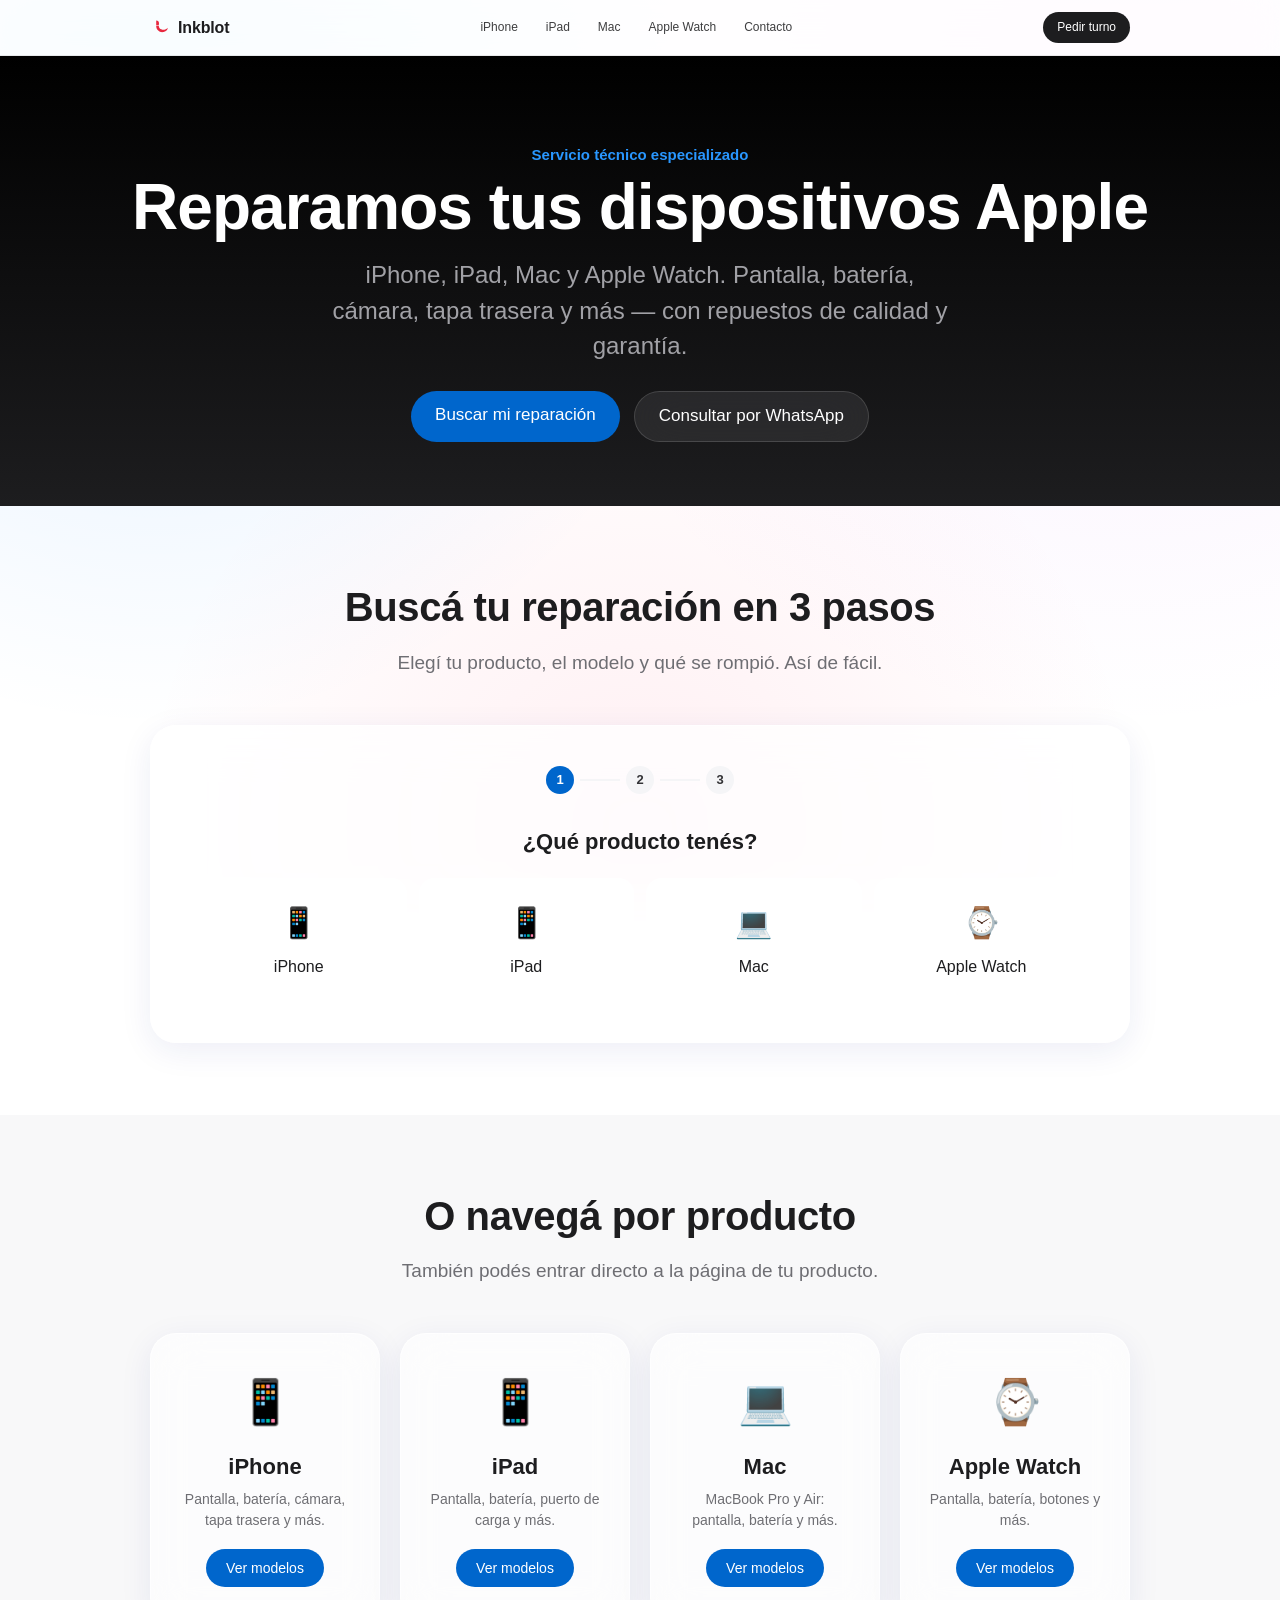
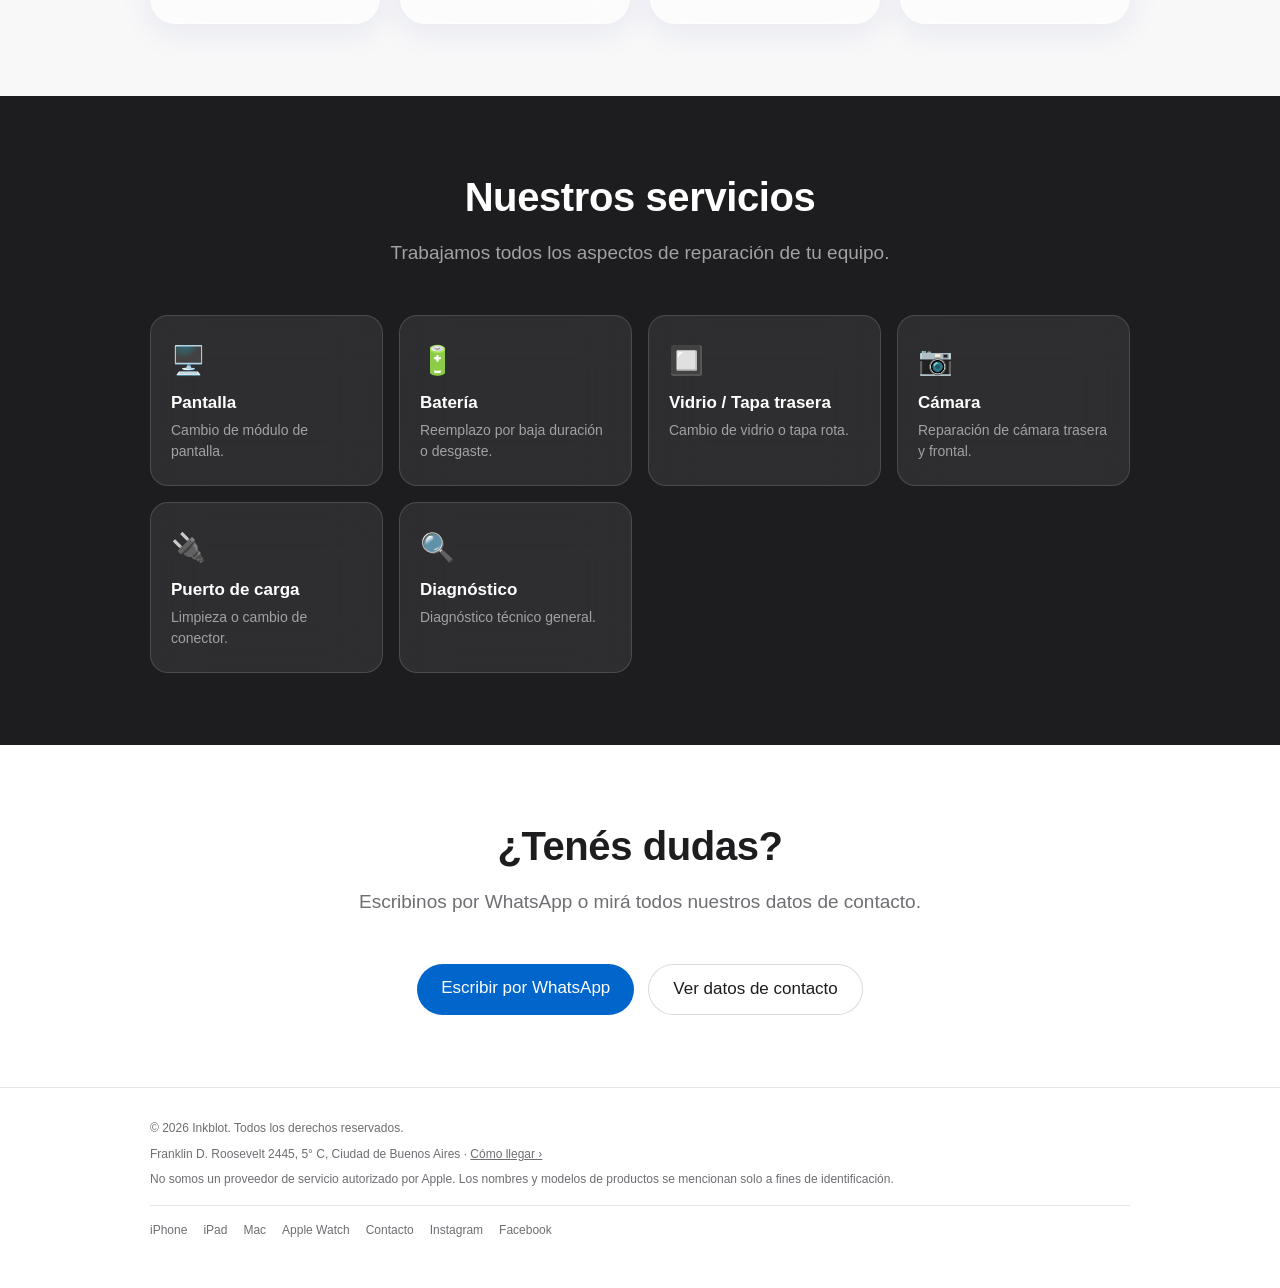
==== commit 90edaa1b: "Mostrar la dirección y "Cómo llegar" en el footer de todas las páginas Antes solo aparecía en la pág" ====
--- a/index.html
+++ b/index.html
@@ -123,6 +123,7 @@
   <footer class="footer">
     <div class="wrap">
       <p>© <span data-year></span> <span data-business-name>Inkblot</span>. Todos los derechos reservados.</p>
+      <p class="mt-8"><span data-address></span> · <a class="footer__maps-link" data-maps-link href="#" target="_blank" rel="noopener">Cómo llegar ›</a></p>
       <p class="mt-8">No somos un proveedor de servicio autorizado por Apple. Los nombres y modelos de productos se mencionan solo a fines de identificación.</p>
       <div class="footer__links">
         <a href="iphone.html">iPhone</a>
--- a/css/styles.css
+++ b/css/styles.css
@@ -624,41 +624,25 @@
   display: grid;
   grid-template-columns: repeat(auto-fit, minmax(240px, 1fr));
   gap: 14px;
-}
-
+  align-items: start;
+}
+
+/* .repair-item: toda la fila es clickeable (sea para tildar el servicio o para
+   desplegar sus opciones) — no hay que acertarle a un cuadradito chico. */
 .repair-item {
+  width: 100%;
   background: var(--white);
   border-radius: 14px;
   padding: 20px;
   display: flex;
   gap: 14px;
   align-items: flex-start;
-}
-
-.repair-item__check {
-  flex-shrink: 0;
-  position: relative;
-  width: 22px;
-  height: 22px;
-  margin-top: 2px;
-  border-radius: 6px;
-  border: 2px solid rgba(0, 0, 0, 0.18);
-  background: transparent;
-  transition: background .15s, border-color .15s;
-}
-.repair-item__check:hover { border-color: var(--accent); }
-.repair-item__check.is-checked { background: var(--accent); border-color: var(--accent); }
-.repair-item__check.is-checked::after {
-  content: "✓";
-  position: absolute;
-  inset: 0;
-  display: flex;
-  align-items: center;
-  justify-content: center;
-  color: #fff;
-  font-size: 13px;
-  font-weight: 700;
-}
+  text-align: left;
+  color: var(--near-black);
+  transition: box-shadow .15s;
+}
+.repair-item:hover { box-shadow: 0 0 0 2px rgba(0, 0, 0, 0.1) inset; }
+.repair-item.is-checked { box-shadow: 0 0 0 2px var(--accent) inset; }
 
 .repair-item__icon { font-size: 24px; line-height: 1; }
 .repair-item__body h4 { font-size: 16px; font-weight: 600; margin-bottom: 3px; }
@@ -670,23 +654,33 @@
 }
 .repair-item__price.is-empty { color: var(--gray-dark); font-weight: 500; }
 
-.repair-item__toggle {
-  display: flex;
-  align-items: center;
-  justify-content: space-between;
-  width: 100%;
-  text-align: left;
-  color: var(--near-black);
-}
-.repair-item__toggle-arrow { transition: transform .15s; color: var(--gray-dark); }
-.repair-item__toggle.is-open .repair-item__toggle-arrow { transform: rotate(180deg); }
+/* Servicios con opciones de repuesto (ej. Pantalla): la tarjeta contiene el
+   botón que despliega las opciones, más el panel de opciones como hermano
+   (no adentro del botón, para que cada opción pueda tener su propio checkbox). */
+.repair-card {
+  background: var(--white);
+  border-radius: 14px;
+  overflow: hidden;
+}
+.repair-card .repair-item {
+  border-radius: 0;
+}
+.repair-card .repair-item.is-checked { box-shadow: none; }
+
+.repair-item__toggle-arrow {
+  flex-shrink: 0;
+  align-self: center;
+  transition: transform .15s;
+  color: var(--gray-dark);
+}
+.repair-item__toggle-arrow.is-open { transform: rotate(180deg); }
 
 .repair-options[hidden] { display: none; }
 
 .repair-options {
   display: grid;
   gap: 12px;
-  margin-top: 14px;
+  padding: 0 20px 20px;
 }
 
 .option-card {
@@ -790,6 +784,26 @@
 .contact-item h4 { font-size: 15px; font-weight: 600; margin-bottom: 6px; color: var(--gray-dark); text-transform: uppercase; letter-spacing: .04em; }
 .contact-item p, .contact-item a { font-size: 19px; }
 .contact-item a.accent { color: var(--accent); }
+.contact-item a[data-maps-link] { display: inline-block; margin-top: 4px; font-size: 15px; }
+
+.map-embed {
+  position: relative;
+  width: 100%;
+  padding-top: 40%;
+  border-radius: 20px;
+  overflow: hidden;
+  box-shadow: 0 8px 30px rgba(0, 0, 0, 0.08);
+}
+.map-embed iframe {
+  position: absolute;
+  inset: 0;
+  width: 100%;
+  height: 100%;
+  border: 0;
+}
+@media (max-width: 640px) {
+  .map-embed { padding-top: 75%; }
+}
 
 /* ============================================================
    Footer
@@ -813,6 +827,9 @@
 .footer__links a { color: var(--gray); }
 .footer__links a:hover { text-decoration: underline; }
 
+.footer__maps-link { text-decoration: underline; }
+.footer__maps-link:hover { color: var(--near-black); }
+
 /* ============================================================
    Utilidades
    ============================================================ */
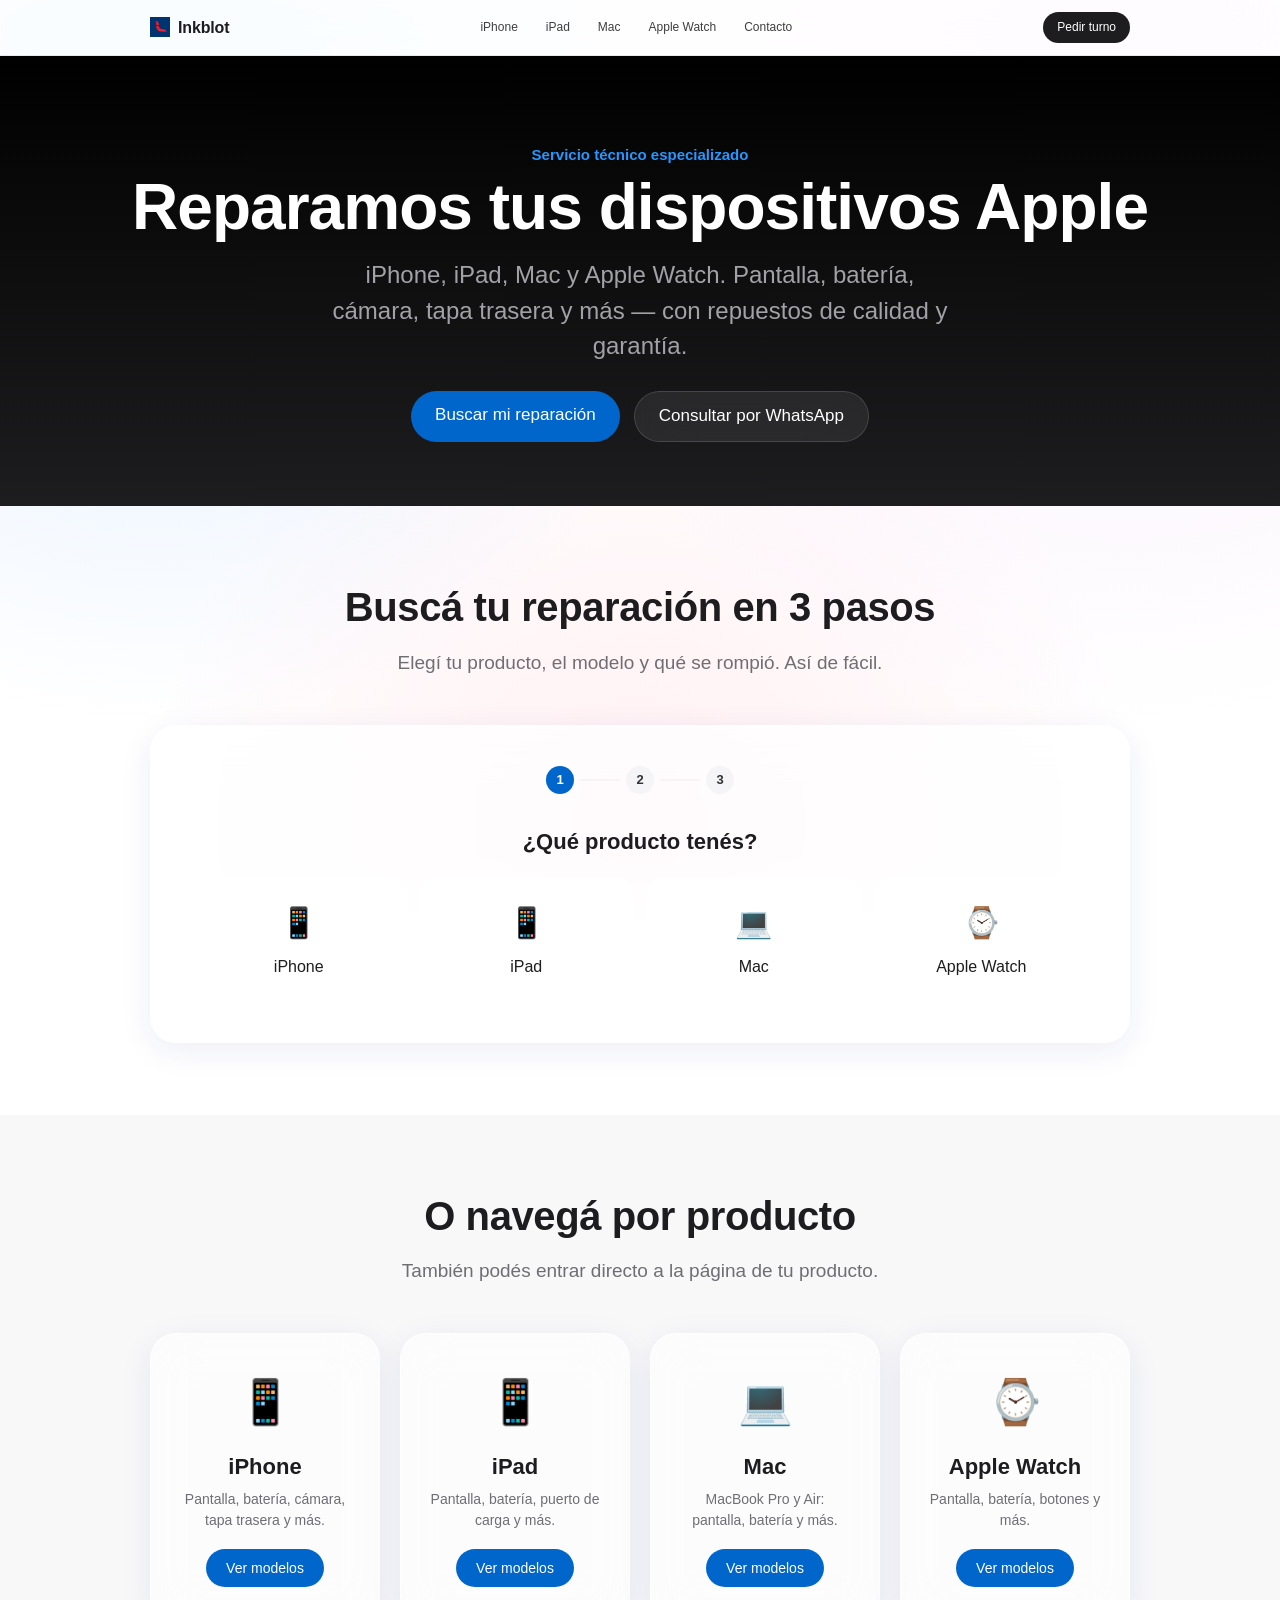
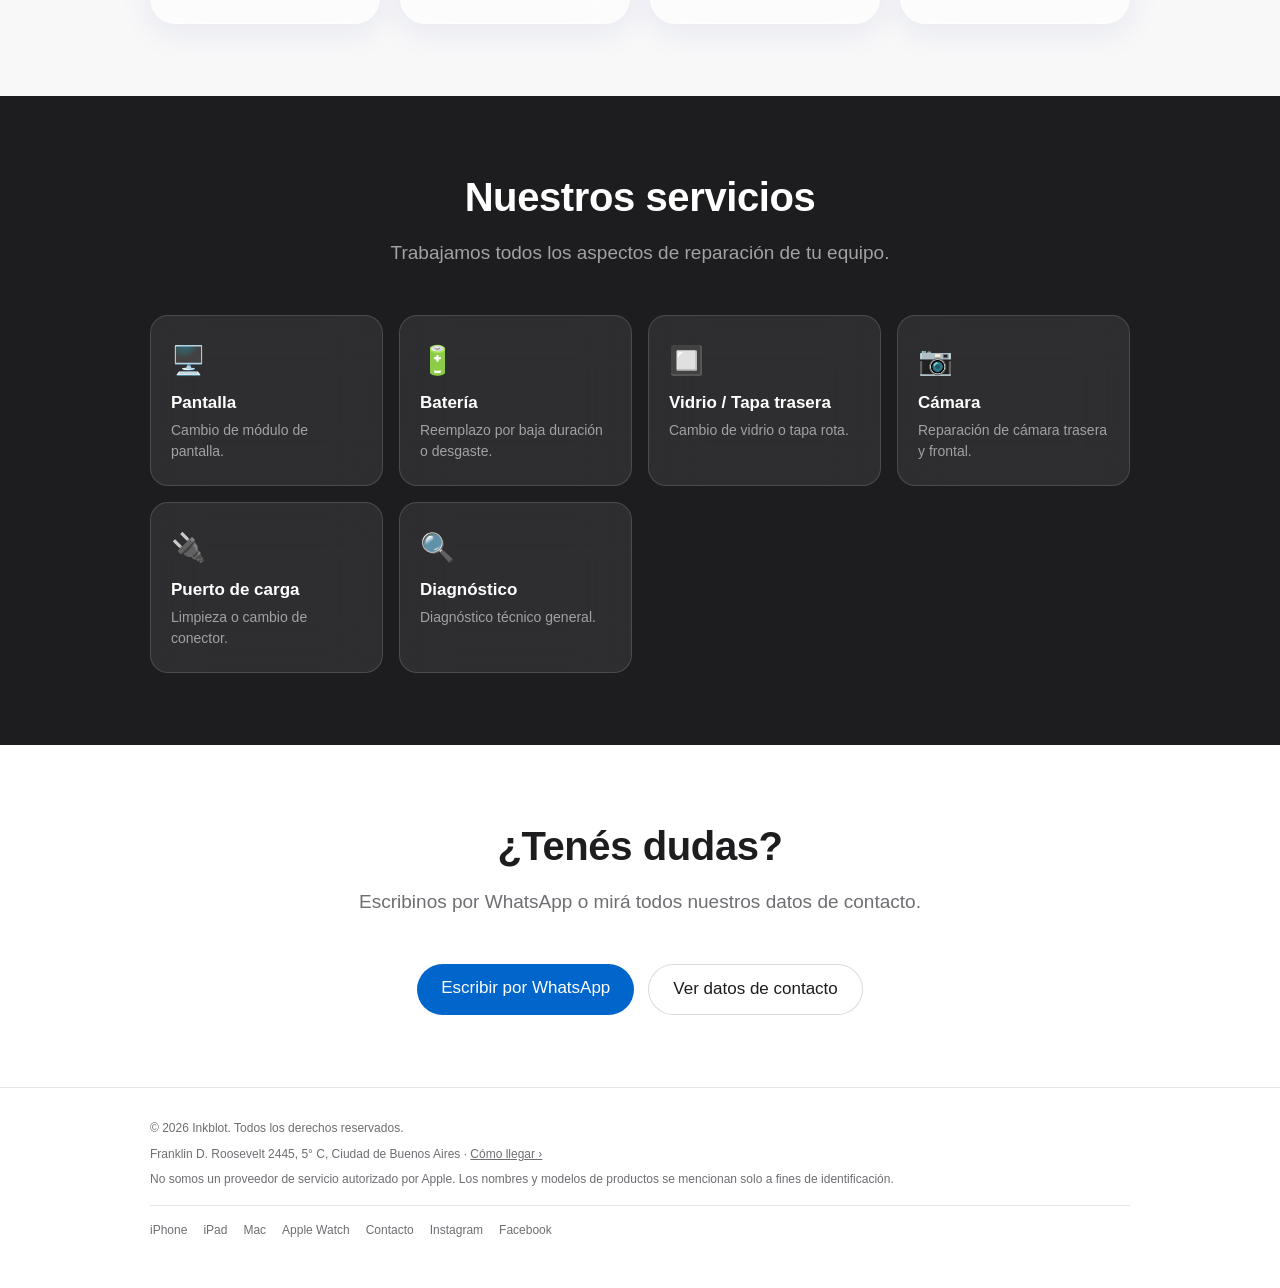
==== commit ec12dd6a: "Usar el logo real también en el nav, no la recreación a mano Mismo pedido que con el favicon: el iso" ====
--- a/index.html
+++ b/index.html
@@ -5,7 +5,7 @@
   <meta name="viewport" content="width=device-width, initial-scale=1.0" />
   <title>Inkblot — Servicio técnico Apple</title>
   <meta name="description" content="Reparación de iPhone, iPad, Mac y Apple Watch: pantalla, batería, tapa trasera, cámara y más." />
-  <link rel="icon" type="image/svg+xml" href="assets/favicon.svg" />
+  <link rel="icon" type="image/png" href="assets/favicon.png" />
   <link rel="apple-touch-icon" href="assets/favicon-512.png" />
   <link rel="stylesheet" href="css/styles.css" />
 </head>
@@ -14,10 +14,7 @@
   <nav class="nav">
     <div class="nav__inner">
       <a href="index.html" class="nav__brand">
-        <svg class="nav__brand-mark" viewBox="0 0 100 100" aria-hidden="true">
-          <path fill="#e8283f" d="M31,17 C41,17 45,23 45,31 C45,35 44,38 44,41 L31,41 Z"/>
-          <path fill="#e8283f" d="M31,44 L44,44 C44,49 45,53 48,56 C55,63 66,65 76,62 C82,60 86,57 88,54 C90,63 82,72 68,75 C48,79 31,64 31,45 Z"/>
-        </svg>
+        <img class="nav__brand-mark" src="assets/favicon.png" alt="Inkblot" />
         <span data-business-name>Inkblot</span>
       </a>
       <ul class="nav__links">
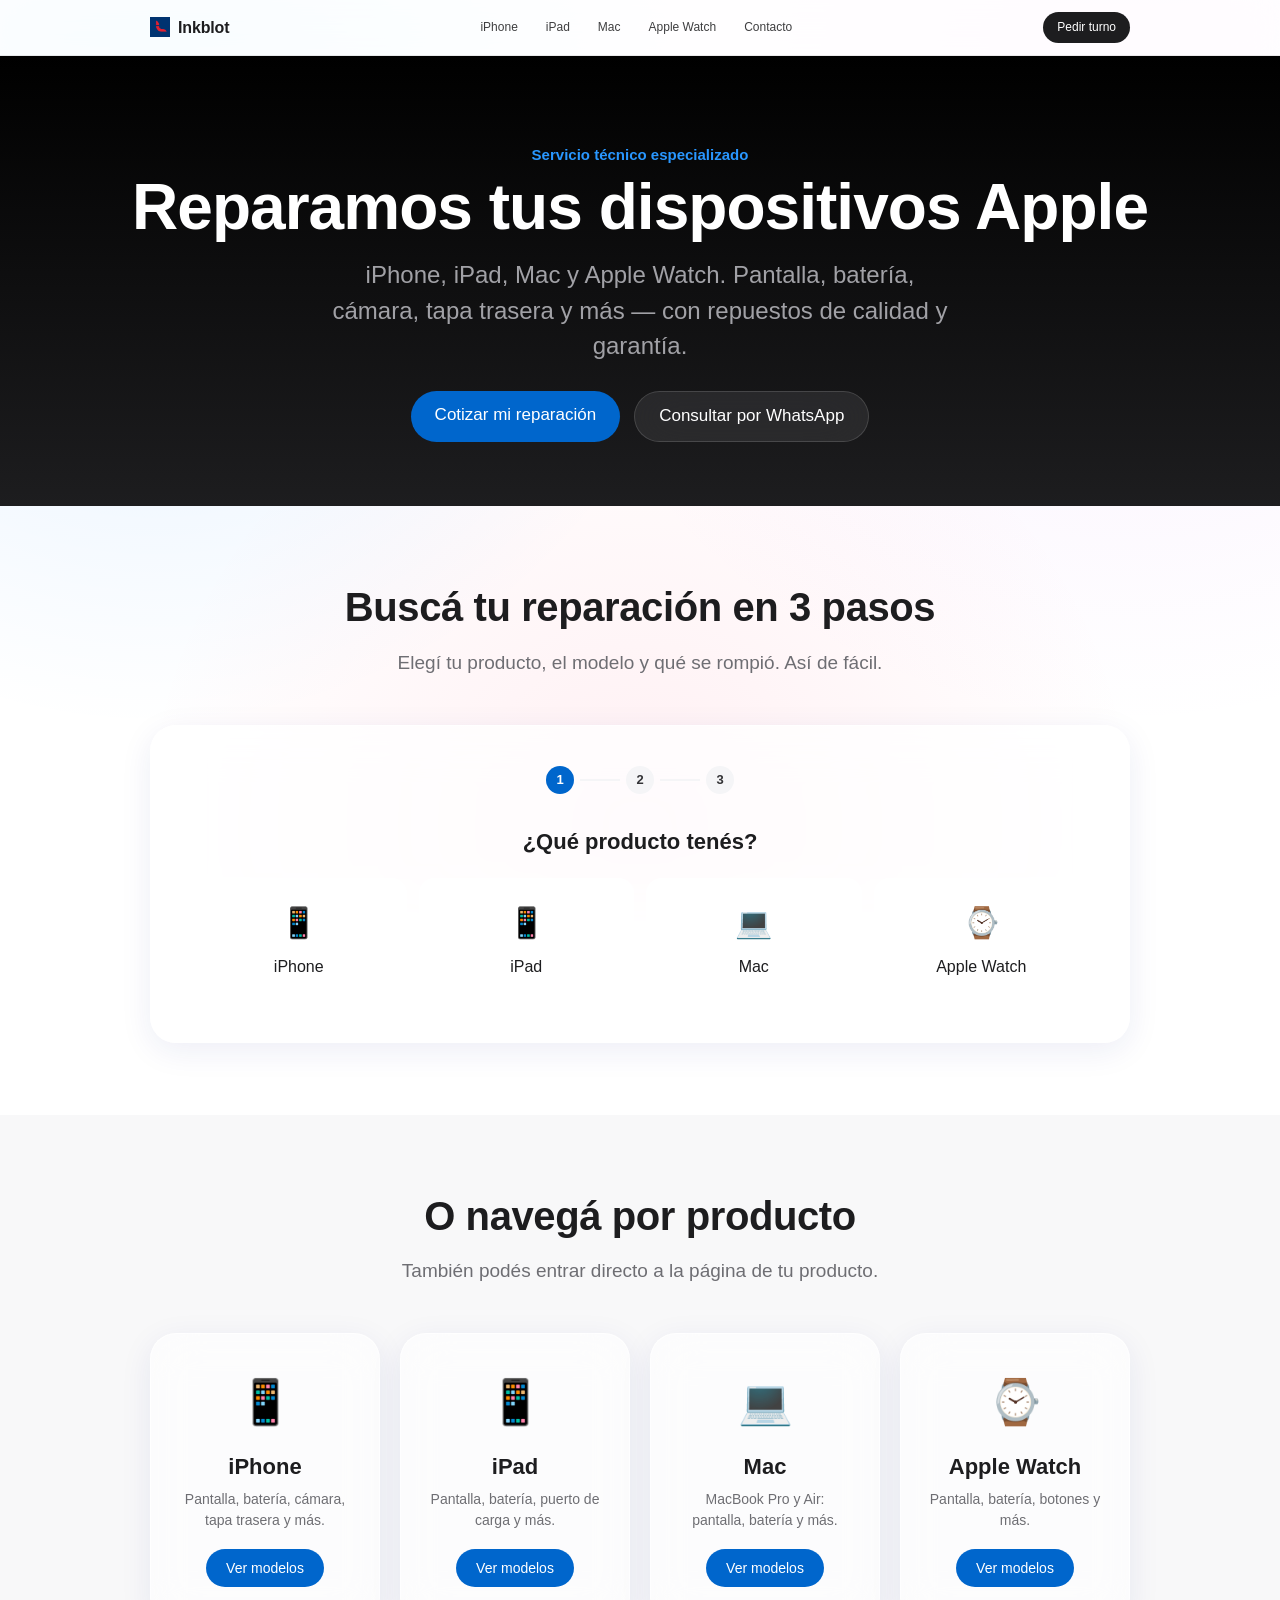
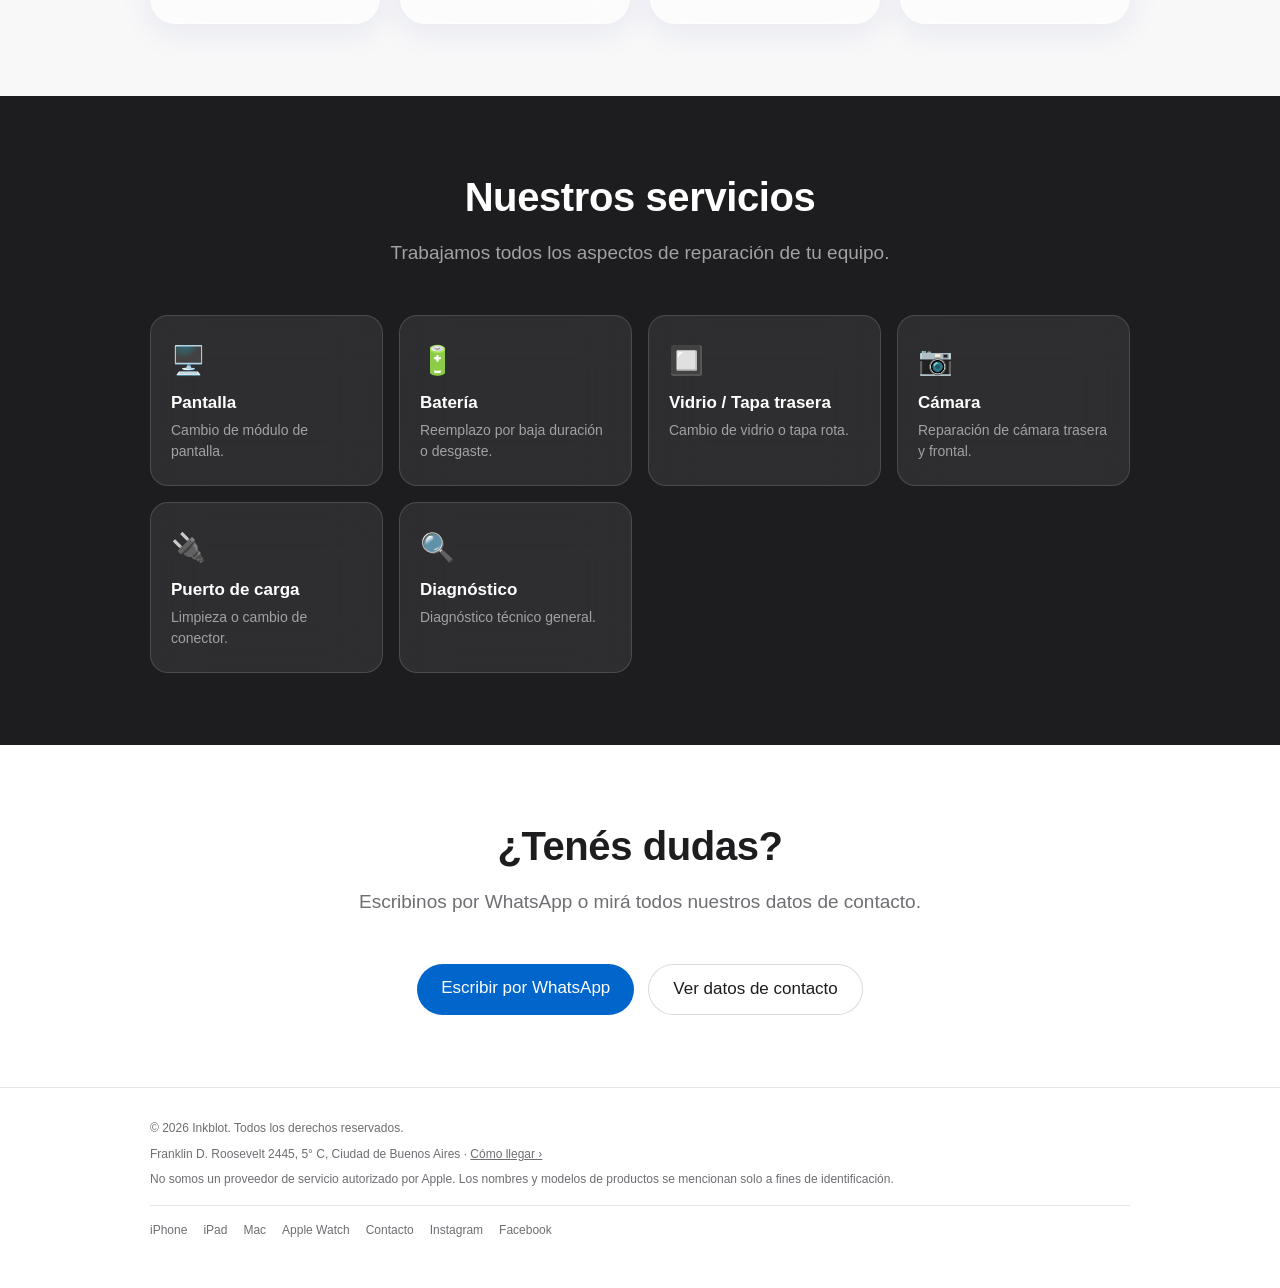
==== commit 736b3560: "Cambiar el texto del botón del hero a "Cotizar mi reparación" El usuario no estaba conforme con "Bus" ====
--- a/index.html
+++ b/index.html
@@ -34,7 +34,7 @@
     <h1>Reparamos tus dispositivos Apple</h1>
     <p>iPhone, iPad, Mac y Apple Watch. Pantalla, batería, cámara, tapa trasera y más — con repuestos de calidad y garantía.</p>
     <div class="btn-row">
-      <a class="btn btn--primary" href="#buscador">Buscar mi reparación</a>
+      <a class="btn btn--primary" href="#buscador">Cotizar mi reparación</a>
       <a class="btn btn--ghost" data-whatsapp-link href="#" target="_blank" rel="noopener">Consultar por WhatsApp</a>
     </div>
   </header>
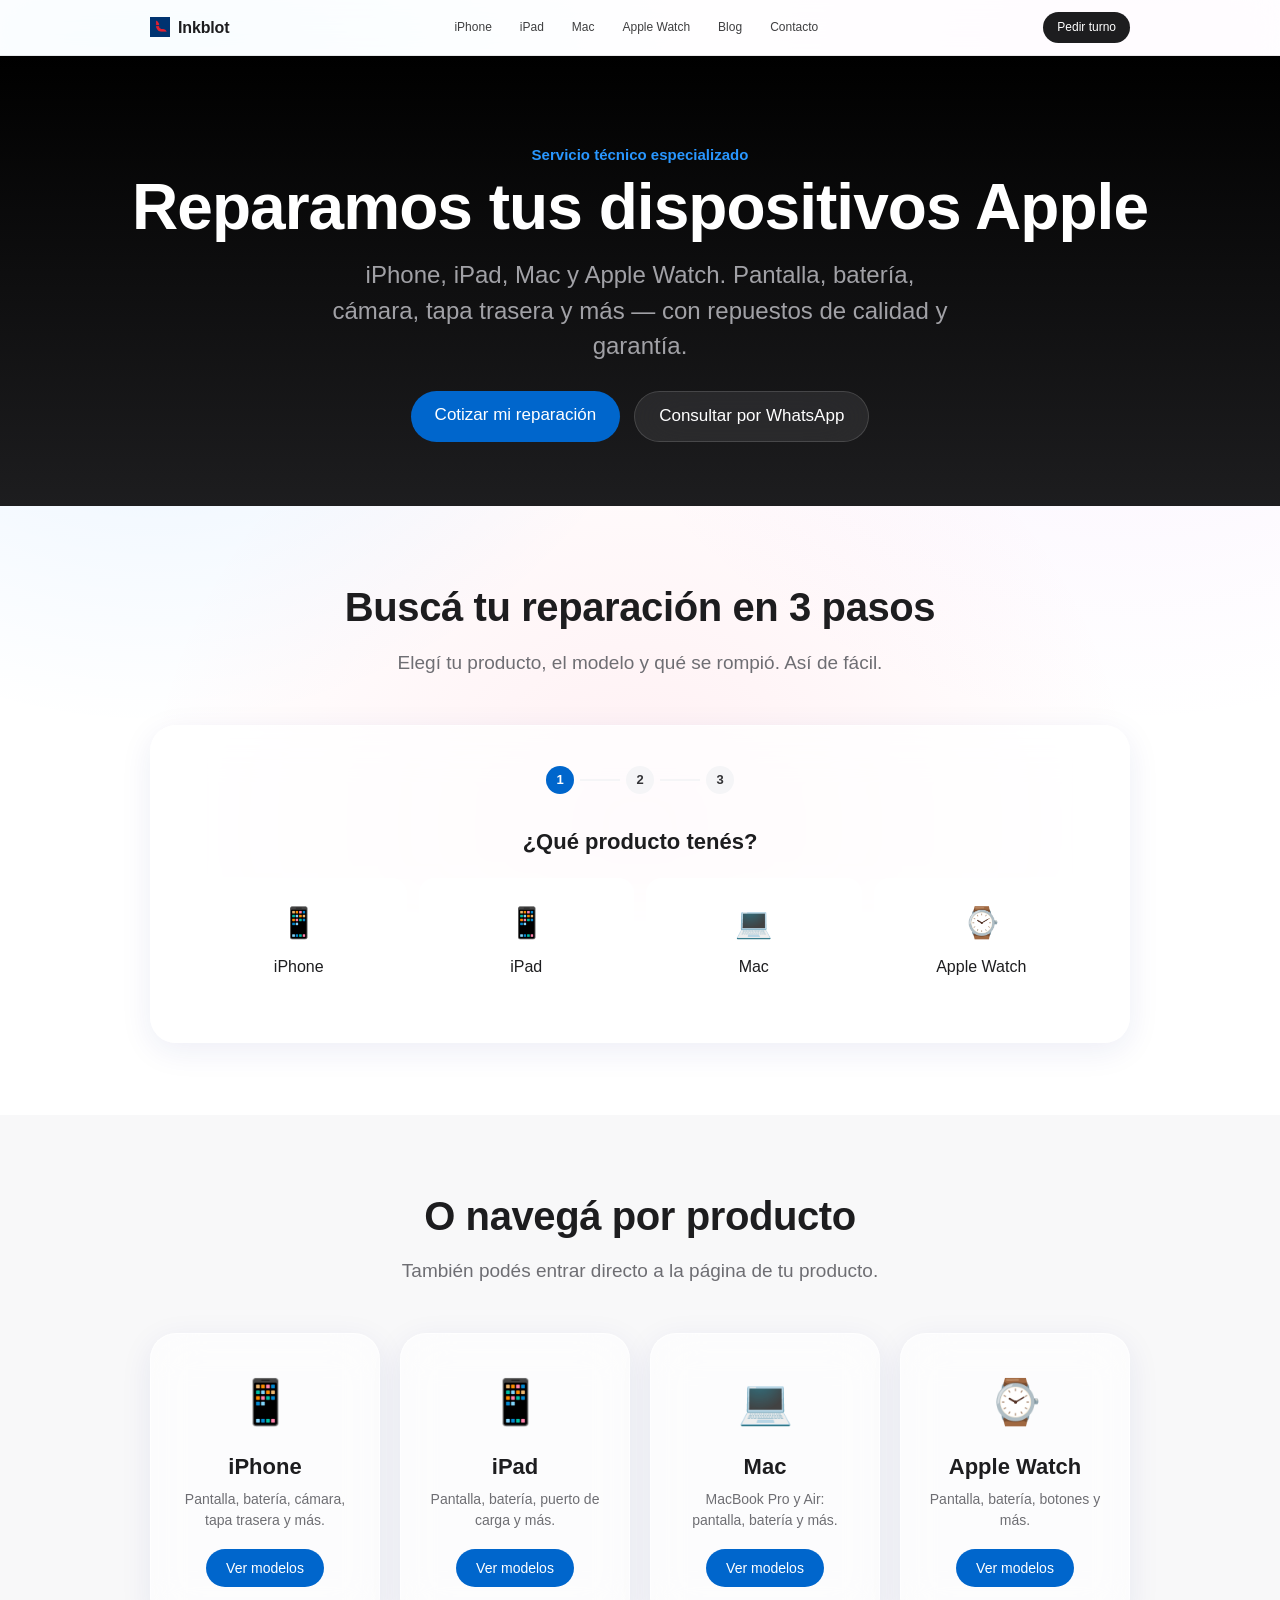
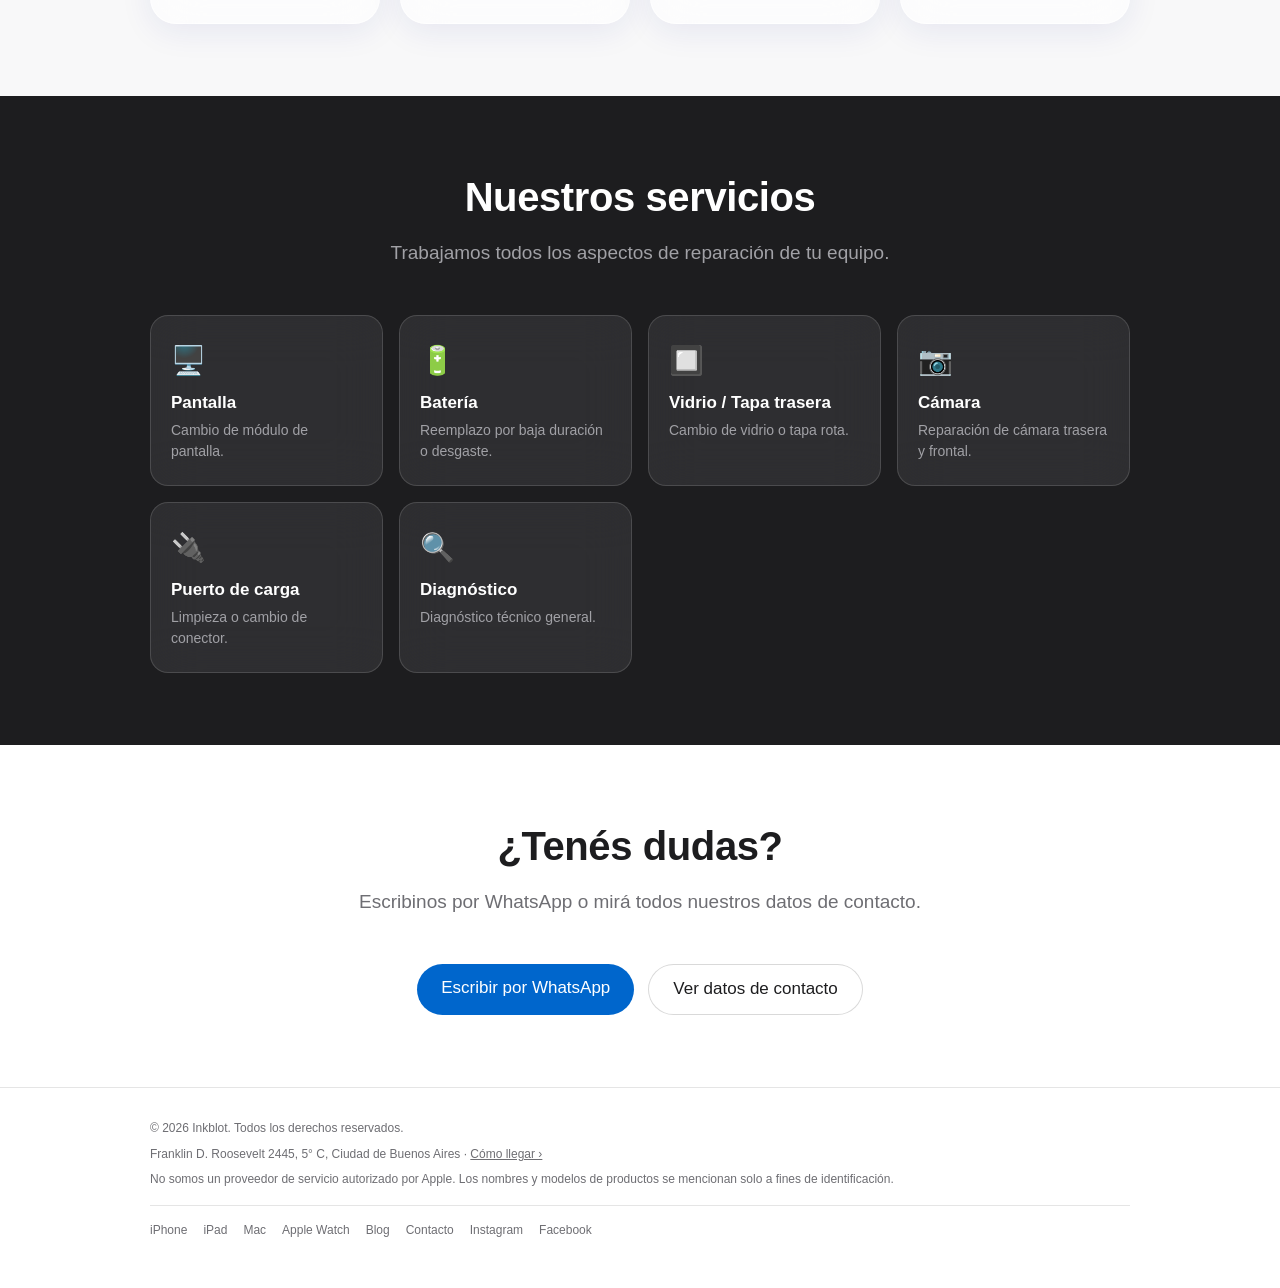
==== commit 80d2d5cc: "Agregar sección de Blog (placeholder, sin contenido todavía) El usuario pidió sumar un blog/newslett" ====
--- a/index.html
+++ b/index.html
@@ -22,6 +22,7 @@
         <li><a href="ipad.html">iPad</a></li>
         <li><a href="mac.html">Mac</a></li>
         <li><a href="watch.html">Apple Watch</a></li>
+        <li><a href="blog.html">Blog</a></li>
         <li><a href="contacto.html">Contacto</a></li>
       </ul>
       <a class="nav__cta" data-whatsapp-link href="#" target="_blank" rel="noopener">Pedir turno</a>
@@ -127,6 +128,7 @@
         <a href="ipad.html">iPad</a>
         <a href="mac.html">Mac</a>
         <a href="watch.html">Apple Watch</a>
+        <a href="blog.html">Blog</a>
         <a href="contacto.html">Contacto</a>
         <a data-instagram href="#" target="_blank" rel="noopener">Instagram</a>
         <a data-facebook href="#" target="_blank" rel="noopener">Facebook</a>
--- a/css/styles.css
+++ b/css/styles.css
@@ -138,12 +138,12 @@
     top: 100%;
     left: 0;
     right: 0;
+    z-index: 10;
     flex-direction: column;
     gap: 4px;
-    background: rgba(255, 255, 255, 0.96);
-    backdrop-filter: saturate(180%) blur(20px);
-    -webkit-backdrop-filter: saturate(180%) blur(20px);
+    background: var(--white);
     border-bottom: 1px solid rgba(0, 0, 0, 0.08);
+    box-shadow: 0 8px 24px rgba(0, 0, 0, 0.1);
     padding: 12px 22px 18px;
     font-size: 16px;
   }
@@ -665,7 +665,6 @@
 .repair-card .repair-item {
   border-radius: 0;
 }
-.repair-card .repair-item.is-checked { box-shadow: none; }
 
 .repair-item__toggle-arrow {
   flex-shrink: 0;
@@ -729,6 +728,12 @@
   margin-top: 4px;
 }
 
+.option-card__note {
+  font-size: 11px;
+  color: var(--gray);
+  margin-top: 6px;
+}
+
 /* Buscador: paso de "elegí el tipo" (tarjetas de opción clickeables) */
 .finder__options-list {
   display: grid;
